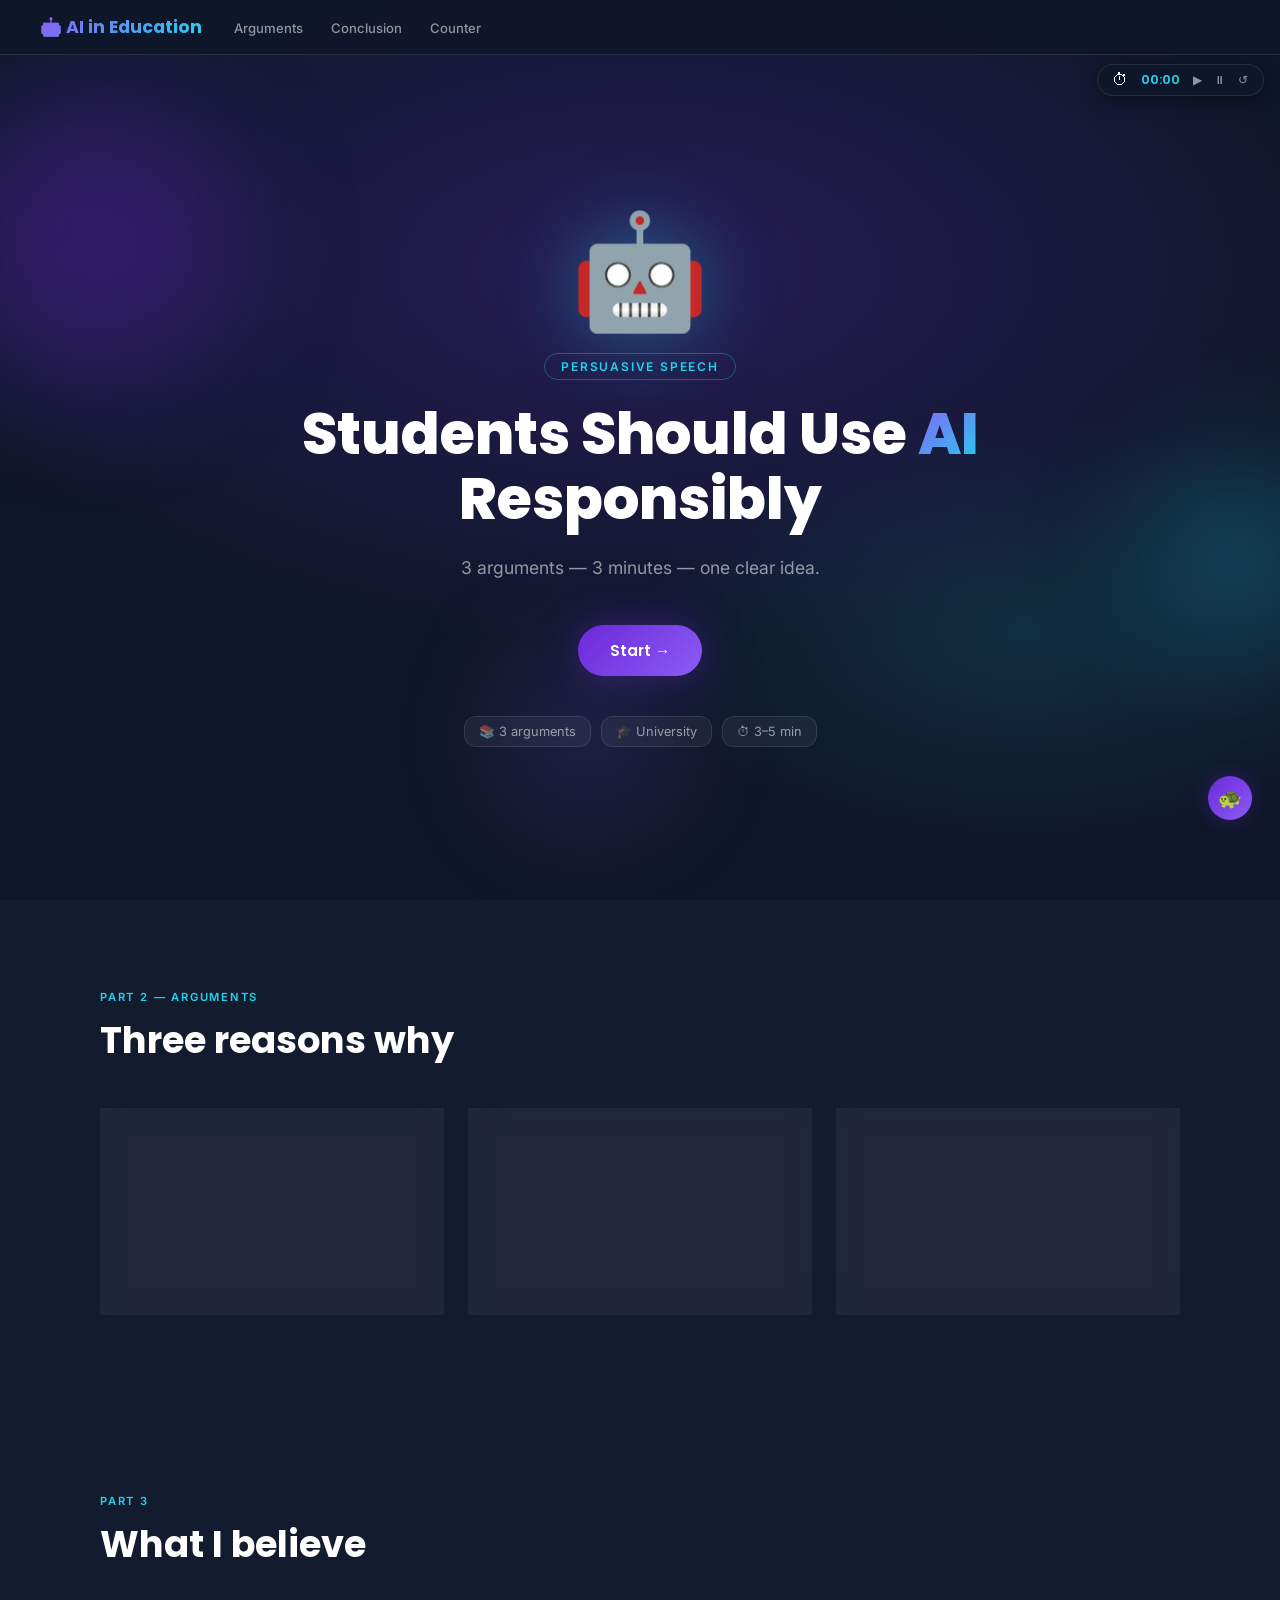
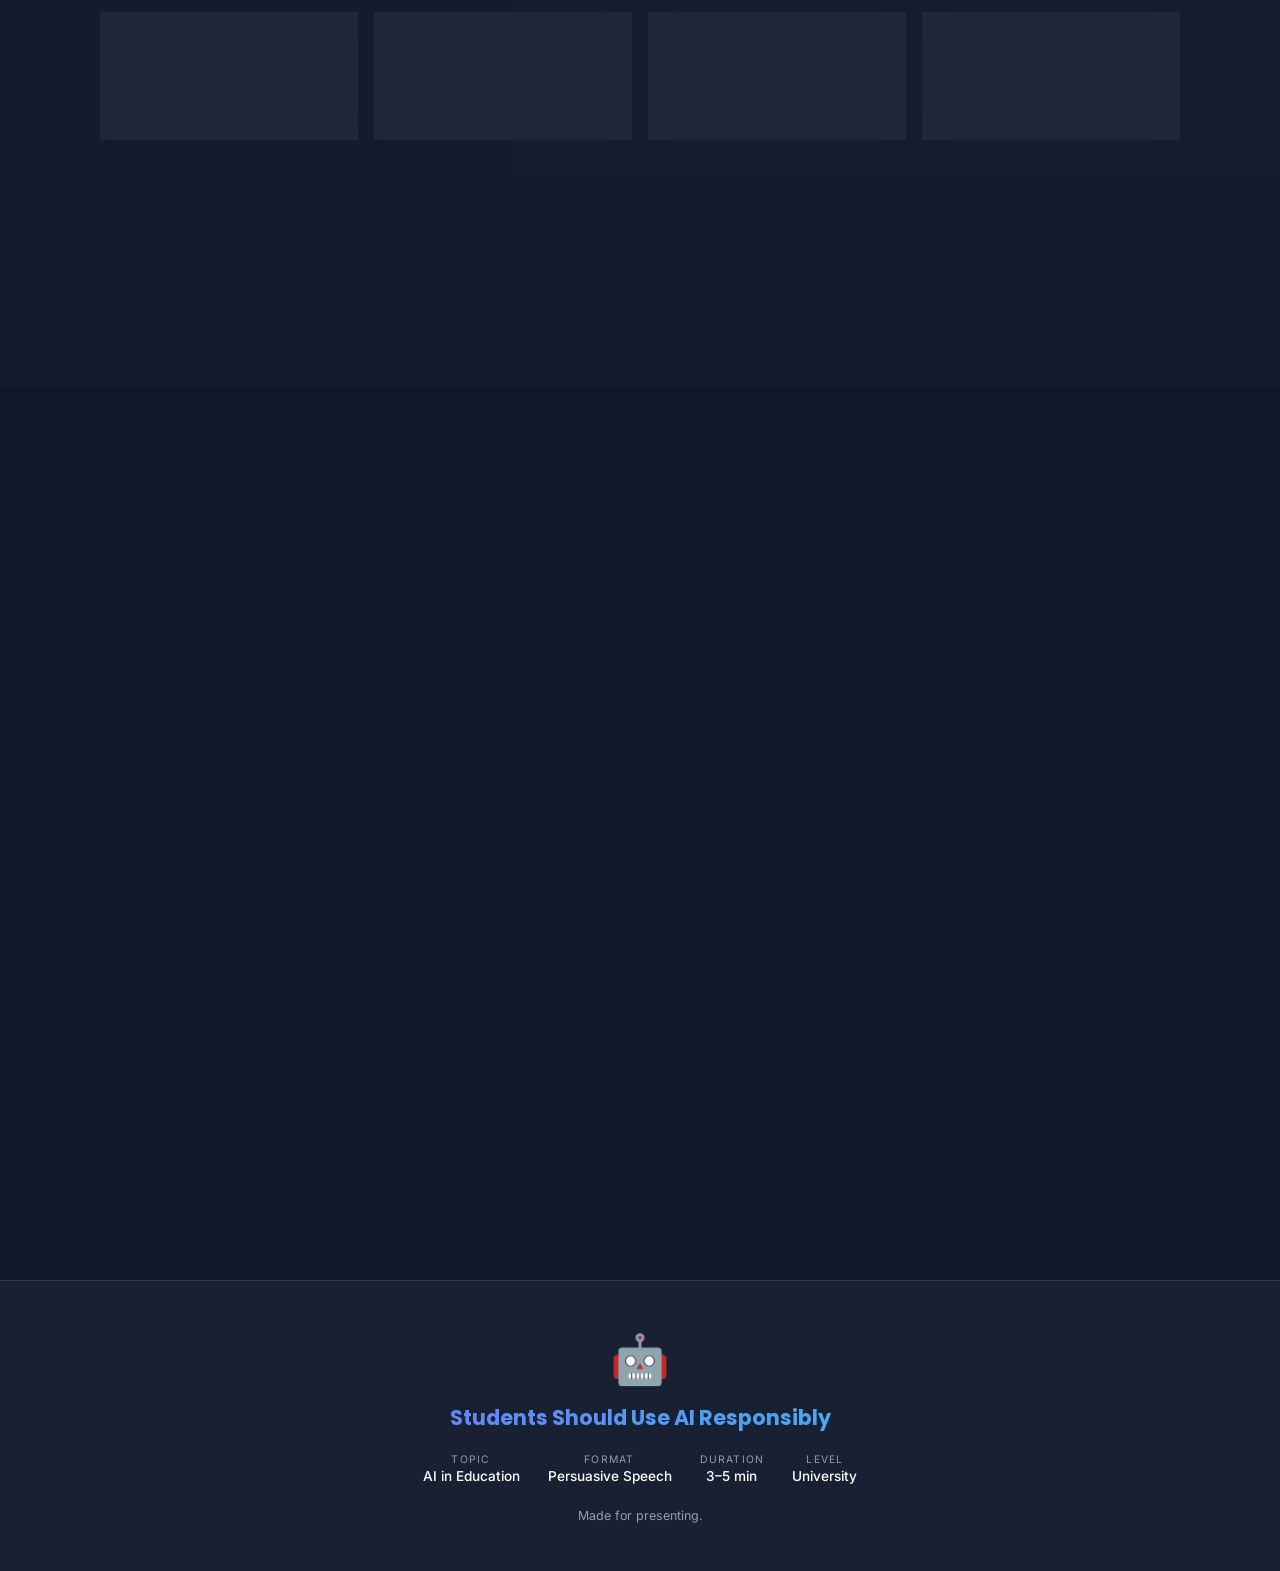
==== index.html @ fe3c8dab "Revert to English, keep Part 3/4 swap" ====
<!DOCTYPE html>
<html lang="en">
<head>
<meta charset="UTF-8">
<meta name="viewport" content="width=device-width, initial-scale=1.0">
<title>AI in Education — Presentation</title>
<link href="https://fonts.googleapis.com/css2?family=Poppins:wght@300;400;500;600;700;800;900&family=Inter:wght@300;400;500;600&display=swap" rel="stylesheet">
<link rel="stylesheet" href="style.css?v=3">
</head>
<body>

<div id="progress"></div>

<!-- Floating timer -->
<div id="timer-box">
  <button id="timer-btn" onclick="toggleTimer()">⏱</button>
  <div id="timer-display">00:00</div>
  <div id="timer-actions">
    <button onclick="startTim()">▶</button>
    <button onclick="pauseTim()">⏸</button>
    <button onclick="resetTim()">↺</button>
  </div>
</div>

<!-- Slow scroll button -->
<button id="scroll-btn" onclick="toggleSlowScroll()" title="Auto-scroll lento">🐢</button>

<nav>
  <span class="nav-logo">🤖 AI in Education</span>
  <ul class="nav-links">
    <li><a href="#args">Arguments</a></li>
    <li><a href="#conclusion">Conclusion</a></li>
    <li><a href="#counter">Counter</a></li>
  </ul>
</nav>

<!-- HERO -->
<section id="hero">
  <div class="hero-bg">
    <div class="orb orb-1"></div>
    <div class="orb orb-2"></div>
    <div class="orb orb-3"></div>
  </div>
  <div class="hero-content">
    <span class="hero-icon">🤖</span>
    <div class="hero-eyebrow">Persuasive Speech</div>
    <h1 class="hero-title">Students Should Use <span>AI</span> Responsibly</h1>
    <p class="hero-sub">3 arguments — 3 minutes — one clear idea.</p>
    <a href="#args" class="btn-primary">Start →</a>
    <div class="hero-chips">
      <div class="chip">📚 3 arguments</div>
      <div class="chip">🎓 University</div>
      <div class="chip">⏱ 3–5 min</div>
    </div>
  </div>
</section>


<!-- ARGUMENTS -->
<section id="args">
  <div class="container">
    <div class="reveal">
      <div class="section-label">Part 2 — Arguments</div>
      <h2 class="section-title">Three reasons why</h2>
    </div>
    <div class="args-grid">
      <div class="arg-card reveal" onclick="toggleArg(this)">
        <div class="arg-top">
          <span class="arg-icon">📚</span>
          <div class="arg-num">Argument 1</div>
          <div class="arg-title">Learn faster</div>
          <p class="arg-body">AI explains hard topics simply. Ask questions without fear. It adapts to your pace.</p>
        </div>
        <div class="arg-evidence">
          <div class="ev-content">
            <p class="ev-text">Many platforms already personalize learning with AI. No one gets left behind.</p>
          </div>
        </div>
      </div>
      <div class="arg-card reveal" onclick="toggleArg(this)">
        <div class="arg-top">
          <span class="arg-icon">💼</span>
          <div class="arg-num">Argument 2</div>
          <div class="arg-title">Career ready</div>
          <p class="arg-body">Every industry uses AI. Learning it now = better jobs later.</p>
        </div>
        <div class="arg-evidence">
          <div class="ev-content">
            <p class="ev-text">Engineering, medicine, business — all need AI skills. More skills = more opportunities.</p>
          </div>
        </div>
      </div>
      <div class="arg-card reveal" onclick="toggleArg(this)">
        <div class="arg-top">
          <span class="arg-icon">💡</span>
          <div class="arg-num">Argument 3</div>
          <div class="arg-title">Boost creativity</div>
          <p class="arg-body">AI amplifies ideas. Brainstorm, organize, write better. You still decide everything.</p>
        </div>
        <div class="arg-evidence">
          <div class="ev-content">
            <p class="ev-text">Teachers support AI for brainstorming. It's a thinking partner, not a shortcut.</p>
          </div>
        </div>
      </div>
    </div>
  </div>
</section>

<!-- CONCLUSION -->
<section id="conclusion">
  <div class="container">
    <div class="reveal">
      <div class="section-label">Part 3</div>
      <h2 class="section-title">What I believe</h2>
    </div>
    <div class="summary-grid">
      <div class="s-card reveal">
        <span class="s-icon">📚</span>
        <p><strong>Learn faster</strong><br>AI adapts to you</p>
      </div>
      <div class="s-card reveal">
        <span class="s-icon">💼</span>
        <p><strong>Career ready</strong><br>Skills for tomorrow</p>
      </div>
      <div class="s-card reveal">
        <span class="s-icon">💡</span>
        <p><strong>Creative boost</strong><br>Amplify your ideas</p>
      </div>
      <div class="s-card reveal">
        <span class="s-icon">⚖️</span>
        <p><strong>Teach, don't ban</strong><br>Ethics over fear</p>
      </div>
    </div>
    <div class="final reveal">
      <p class="quote">"The future belongs to those who know how to work with technology."</p>
      <p class="final-text">Don't fear AI. Learn to use it. Become a better student.</p>
      <p class="thank-you"><strong>Thank you.</strong></p>
    </div>
  </div>
</section>

<!-- COUNTER -->
<section id="counter">
  <div class="container">
    <div class="reveal">
      <div class="section-label">Part 4</div>
      <h2 class="section-title">But what about cheating?</h2>
    </div>
    <div class="counter-grid reveal">
      <div class="c-left">
        <span class="c-badge red">✕ They say</span>
        <div class="c-head">AI causes cheating</div>
        <p class="c-body">Students will just copy answers and stop learning.</p>
      </div>
      <div class="c-vs">VS</div>
      <div class="c-right">
        <span class="c-badge green">✓ I say</span>
        <div class="c-head">It's about how we use it</div>
        <p class="c-body">Like the internet, AI can be used well or badly. <strong>Teach ethics, don't ban.</strong></p>
      </div>
    </div>
    <div class="vote-box reveal">
      <p class="vote-question">What do you think?</p>
      <div class="vote-btns">
        <button class="vote-btn" onclick="vote('agree')">
          <span>👍</span> Agree
          <span class="vote-pct" id="pct-agree">0</span>
        </button>
        <button class="vote-btn" onclick="vote('disagree')">
          <span>👎</span> Disagree
          <span class="vote-pct" id="pct-disagree">0</span>
        </button>
        <button class="vote-btn vote-reset" onclick="resetVotes()">↺ Reset</button>
      </div>
      <div class="vote-chart">
        <div class="hist-wrap">
          <div class="hist-bar-col">
            <div class="hist-val" id="h-val-agree">0</div>
            <div class="hist-pct" id="h-pct-agree">0%</div>
            <div class="hist-track">
              <div class="hist-fill hist-fill-agree" id="bar-agree"></div>
            </div>
            <div class="hist-label">👍 Agree</div>
          </div>
          <div class="hist-bar-col">
            <div class="hist-val" id="h-val-disagree">0</div>
            <div class="hist-pct" id="h-pct-disagree">0%</div>
            <div class="hist-track">
              <div class="hist-fill hist-fill-disagree" id="bar-disagree"></div>
            </div>
            <div class="hist-label">👎 Disagree</div>
          </div>
        </div>
      </div>
      <div class="qr-box">
        <button class="qr-toggle" onclick="toggleQR()">📱 Scan to vote</button>
        <div id="qr-content" class="qr-content">
          <img id="qr-img" src="" alt="QR Code" class="qr-img">
          <p class="qr-url" id="qr-url"></p>
          <p class="qr-hint">Open your phone camera and scan the QR code</p>
        </div>
      </div>
    </div>
  </div>
</section>

<!-- FOOTER -->
<footer>
  <span class="footer-icon">🤖</span>
  <div class="footer-title">Students Should Use AI Responsibly</div>
  <div class="footer-meta">
    <div class="f-item">
      <span class="f-label">Topic</span>
      <span class="f-value">AI in Education</span>
    </div>
    <div class="f-item">
      <span class="f-label">Format</span>
      <span class="f-value">Persuasive Speech</span>
    </div>
    <div class="f-item">
      <span class="f-label">Duration</span>
      <span class="f-value">3–5 min</span>
    </div>
    <div class="f-item">
      <span class="f-label">Level</span>
      <span class="f-value">University</span>
    </div>
  </div>
  <p class="footer-copy">Made for presenting.</p>
</footer>

<button id="back-top" onclick="window.scrollTo({top:0,behavior:'smooth'})">↑</button>

<script src="https://www.gstatic.com/firebasejs/8.10.1/firebase-app.js"></script>
<script src="https://www.gstatic.com/firebasejs/8.10.1/firebase-database.js"></script>
<script src="firebase-config.js"></script>
<script src="script.js?v=3"></script>
</body>
</html>
---- style.css ----
*,*::before,*::after{box-sizing:border-box;margin:0;padding:0}
:root{
  --navy:#0F172A;--navy2:#1E293B;--purple:#6D28D9;--purple-light:#8B5CF6;
  --cyan:#22D3EE;--cyan-light:#67E8F9;--white:#FFF;
  --glass:rgba(255,255,255,0.05);--border:rgba(255,255,255,0.1);--muted:rgba(255,255,255,0.55);
}
html{scroll-behavior:smooth}
body{background:var(--navy);color:var(--white);font-family:'Inter',sans-serif;overflow-x:hidden}

/* Progress */
#progress{position:fixed;top:0;left:0;height:3px;width:0%;background:linear-gradient(90deg,var(--purple),var(--cyan));z-index:1000;transition:width .1s linear;box-shadow:0 0 12px var(--cyan)}

/* Timer floating */
#timer-box{position:fixed;top:64px;right:16px;z-index:999;display:flex;align-items:center;gap:6px;background:rgba(15,23,42,0.9);backdrop-filter:blur(12px);border:1px solid var(--border);border-radius:100px;padding:5px 10px;transition:all .3s;box-shadow:0 4px 20px rgba(0,0,0,0.4)}
#timer-box.closed #timer-display,#timer-box.closed #timer-actions{display:none}
#timer-btn{background:none;border:none;cursor:pointer;font-size:1rem;padding:2px 4px;line-height:1;color:var(--white)}
#timer-display{font-family:'Poppins',sans-serif;font-size:.8rem;font-weight:600;color:var(--cyan);min-width:44px;text-align:center;font-variant-numeric:tabular-nums}
#timer-actions{display:flex;gap:2px}
#timer-actions button{background:none;border:none;color:var(--muted);cursor:pointer;font-size:.72rem;padding:2px 5px;border-radius:4px;transition:all .2s}
#timer-actions button:hover{color:var(--cyan);background:var(--glass)}

/* Slow scroll button */
#scroll-btn{position:fixed;bottom:80px;right:28px;z-index:900;width:44px;height:44px;border-radius:50%;background:linear-gradient(135deg,var(--purple),var(--purple-light));border:none;cursor:pointer;font-size:1.2rem;box-shadow:0 0 20px rgba(109,40,217,0.3);transition:transform .25s,box-shadow .25s,opacity .3s;display:flex;align-items:center;justify-content:center}
#scroll-btn:hover{transform:scale(1.12);box-shadow:0 0 32px rgba(109,40,217,0.5)}
#scroll-btn.active{box-shadow:0 0 32px rgba(34,211,238,0.5);background:linear-gradient(135deg,var(--cyan),var(--purple-light))}

/* Nav */
nav{position:fixed;top:0;left:0;right:0;z-index:998;display:flex;align-items:center;gap:32px;padding:14px 40px;background:rgba(15,23,42,0.85);backdrop-filter:blur(16px);border-bottom:1px solid var(--border)}
.nav-logo{font-family:'Poppins',sans-serif;font-weight:700;font-size:1.1rem;background:linear-gradient(135deg,var(--purple-light),var(--cyan));-webkit-background-clip:text;-webkit-text-fill-color:transparent;background-clip:text;flex-shrink:0}
.nav-links{display:flex;gap:28px;list-style:none;margin-left:0}
.nav-links a{color:var(--muted);text-decoration:none;font-size:.82rem;font-weight:500;transition:color .2s}
.nav-links a:hover{color:var(--cyan)}
@media(max-width:768px){nav{padding:14px 20px;gap:0}.nav-links{display:none}}

/* Hero */
#hero{min-height:100vh;display:flex;align-items:center;justify-content:center;text-align:center;position:relative;overflow:hidden;padding:120px 20px 60px}
.hero-bg{position:absolute;inset:0;background:radial-gradient(ellipse 80% 60% at 50% 30%,rgba(109,40,217,0.25) 0%,transparent 70%),radial-gradient(ellipse 50% 40% at 80% 70%,rgba(34,211,238,0.12) 0%,transparent 60%),var(--navy);animation:pulse 6s ease-in-out infinite alternate}
@keyframes pulse{0%{opacity:1}100%{opacity:.85}}
.orb{position:absolute;border-radius:50%;filter:blur(60px);animation:float 8s ease-in-out infinite alternate}
.orb-1{width:300px;height:300px;background:rgba(109,40,217,0.3);top:10%;left:-5%}
.orb-2{width:200px;height:200px;background:rgba(34,211,238,0.2);top:50%;right:-5%;animation-delay:-3s}
.orb-3{width:150px;height:150px;background:rgba(139,92,246,0.2);bottom:10%;left:40%;animation-delay:-6s}
@keyframes float{0%{transform:translateY(0)scale(1)}100%{transform:translateY(-40px)scale(1.1)}}
.hero-content{position:relative;z-index:2;max-width:780px}
.hero-icon{font-size:7rem;line-height:1;animation:float-icon 4s ease-in-out infinite;display:block;margin-bottom:28px;filter:drop-shadow(0 0 40px rgba(34,211,238,0.4))}
@keyframes float-icon{0%,100%{transform:translateY(0)rotate(-2deg)}50%{transform:translateY(-18px)rotate(2deg)}}
.hero-eyebrow{display:inline-block;font-size:.75rem;font-weight:600;letter-spacing:.15em;text-transform:uppercase;color:var(--cyan);border:1px solid rgba(34,211,238,0.35);border-radius:20px;padding:5px 16px;margin-bottom:22px}
.hero-title{font-family:'Poppins',sans-serif;font-size:clamp(2rem,5vw,3.6rem);font-weight:800;line-height:1.12;margin-bottom:22px}
.hero-title span{background:linear-gradient(135deg,var(--purple-light),var(--cyan));-webkit-background-clip:text;-webkit-text-fill-color:transparent;background-clip:text}
.hero-sub{font-size:1.1rem;color:var(--muted);line-height:1.7;margin-bottom:42px;max-width:580px;margin-inline:auto}
.btn-primary{display:inline-flex;align-items:center;gap:10px;background:linear-gradient(135deg,var(--purple),var(--purple-light));color:white;padding:14px 32px;border-radius:50px;font-family:'Poppins',sans-serif;font-weight:600;font-size:.95rem;text-decoration:none;box-shadow:0 0 40px rgba(109,40,217,0.4);transition:transform .25s,box-shadow .25s}
.btn-primary:hover{transform:translateY(-3px);box-shadow:0 0 60px rgba(109,40,217,0.6)}
.hero-chips{margin-top:40px;display:flex;gap:10px;justify-content:center;flex-wrap:wrap}
.chip{background:var(--glass);border:1px solid var(--border);border-radius:12px;padding:7px 14px;font-size:.8rem;color:var(--muted);display:flex;align-items:center;gap:6px;backdrop-filter:blur(8px)}

/* Sections */
section{padding:90px 20px}
.container{max-width:1080px;margin:0 auto}
.section-label{font-size:.7rem;font-weight:600;letter-spacing:.16em;text-transform:uppercase;color:var(--cyan);margin-bottom:8px}
.section-title{font-family:'Poppins',sans-serif;font-size:clamp(1.5rem,3vw,2.3rem);font-weight:700;margin-bottom:14px}
.section-desc{color:var(--muted);font-size:.95rem;line-height:1.7;max-width:600px}

/* Cards */
.grid-4{display:grid;grid-template-columns:repeat(auto-fit,minmax(190px,1fr));gap:20px;margin-top:40px}
.card{background:var(--glass);border:1px solid var(--border);border-radius:14px;padding:22px 18px;text-align:center;backdrop-filter:blur(12px);transition:transform .3s}
.card:hover{transform:translateY(-4px)}
.card-icon{font-size:2.2rem;margin-bottom:10px;display:block}
.card-label{font-size:.68rem;color:var(--muted);letter-spacing:.1em;text-transform:uppercase;margin-bottom:4px}
.card-value{font-family:'Poppins',sans-serif;font-weight:600;font-size:.95rem}

.glass-card{background:var(--glass);border:1px solid var(--border);border-radius:16px;padding:26px;backdrop-filter:blur(12px);transition:transform .3s,border-color .3s}
.glass-card:hover{transform:translateY(-4px);border-color:rgba(109,40,217,0.4)}
.card-h{display:flex;align-items:center;gap:10px;margin-bottom:10px}
.card-badge{background:linear-gradient(135deg,var(--purple),var(--cyan));border-radius:8px;padding:5px 7px;font-size:1.1rem;line-height:1}
.card-title{font-family:'Poppins',sans-serif;font-weight:600;font-size:.9rem}
.card-body{color:var(--muted);font-size:.85rem;line-height:1.7}
.card-body strong{color:var(--white)}

/* Timeline */
.timeline{margin-top:48px}
.tl-title{font-family:'Poppins',sans-serif;font-weight:600;font-size:1rem;margin-bottom:20px;display:flex;align-items:center;gap:8px}
.tl-list{list-style:none}
.tl-item{display:flex;gap:16px;align-items:flex-start;padding-bottom:20px;position:relative}
.tl-item::before{content:'';position:absolute;left:17px;top:34px;bottom:0;width:2px;background:linear-gradient(180deg,var(--purple),transparent)}
.tl-item:last-child::before{display:none}
.tl-dot{width:34px;height:34px;border-radius:50%;flex-shrink:0;background:linear-gradient(135deg,var(--purple),var(--cyan));display:flex;align-items:center;justify-content:center;font-size:.95rem;box-shadow:0 0 16px rgba(109,40,217,0.35)}
.tl-text{font-size:.88rem;line-height:1.6;padding-top:6px;color:var(--muted)}
.tl-text strong{color:var(--white)}

/* Args (feature #3: click to expand) */
#args{background:rgba(30,41,59,0.3)}
.args-grid{display:grid;grid-template-columns:repeat(auto-fit,minmax(290px,1fr));gap:24px;margin-top:40px}
.arg-card{background:var(--glass);border:1px solid var(--border);border-radius:16px;overflow:hidden;backdrop-filter:blur(12px);transition:transform .3s,box-shadow .3s;cursor:pointer}
.arg-card:hover{transform:translateY(-6px)}
.arg-card.expanded{box-shadow:0 0 30px rgba(109,40,217,0.25)}
.arg-card:nth-child(1):hover,.arg-card:nth-child(1).expanded{border-color:rgba(109,40,217,0.5)}
.arg-card:nth-child(2):hover,.arg-card:nth-child(2).expanded{border-color:rgba(34,211,238,0.5)}
.arg-card:nth-child(3):hover,.arg-card:nth-child(3).expanded{border-color:rgba(245,158,11,0.5)}
.arg-top{padding:24px 22px 18px}
.arg-icon{font-size:2.4rem;margin-bottom:10px;display:block}
.arg-num{font-size:.65rem;font-weight:600;letter-spacing:.14em;text-transform:uppercase;color:var(--purple-light);margin-bottom:6px}
.arg-title{font-family:'Poppins',sans-serif;font-weight:700;font-size:1.1rem;margin-bottom:10px}
.arg-body{color:var(--muted);font-size:.85rem;line-height:1.7}
.arg-evidence{border-top:1px solid var(--border);padding:0 22px;background:rgba(109,40,217,0.06);max-height:0;overflow:hidden;transition:max-height .5s ease,padding .3s ease}
.arg-card.expanded .arg-evidence{max-height:200px;padding:14px 22px}
.ev-text{color:var(--muted);font-size:.82rem;line-height:1.7}
.arg-card:nth-child(1) .arg-top{border-top:3px solid var(--purple)}
.arg-card:nth-child(2) .arg-top{border-top:3px solid var(--cyan)}
.arg-card:nth-child(3) .arg-top{border-top:3px solid #F59E0B}

/* Counter */
.counter-grid{display:grid;grid-template-columns:1fr auto 1fr;gap:24px;align-items:center;margin-top:40px}
@media(max-width:720px){.counter-grid{grid-template-columns:1fr}.c-vs{order:2}.c-right{order:3}}
.c-left,.c-right{border-radius:16px;padding:24px;backdrop-filter:blur(12px)}
.c-left{background:rgba(239,68,68,0.06);border:1px solid rgba(239,68,68,0.2)}
.c-right{background:rgba(34,211,238,0.05);border:1px solid rgba(34,211,238,0.2)}
.c-badge{display:inline-flex;align-items:center;gap:6px;font-size:.7rem;font-weight:600;letter-spacing:.1em;text-transform:uppercase;border-radius:6px;padding:4px 10px;margin-bottom:10px}
.c-badge.red{background:rgba(239,68,68,0.12);color:#F87171}
.c-badge.green{background:rgba(34,211,238,0.12);color:var(--cyan)}
.c-head{font-family:'Poppins',sans-serif;font-weight:700;font-size:1.05rem;margin-bottom:8px}
.c-body{color:var(--muted);font-size:.85rem;line-height:1.7}
.c-vs{width:48px;height:48px;border-radius:50%;background:linear-gradient(135deg,var(--purple),var(--cyan));display:flex;align-items:center;justify-content:center;font-family:'Poppins',sans-serif;font-weight:800;font-size:.9rem;box-shadow:0 0 32px rgba(109,40,217,0.35);flex-shrink:0;margin:auto}

/* Voting box */
.vote-box{text-align:center;margin-top:40px;padding:24px;background:var(--glass);border:1px solid var(--border);border-radius:16px;backdrop-filter:blur(12px)}
.vote-question{font-family:'Poppins',sans-serif;font-size:1rem;font-weight:600;margin-bottom:16px}
.vote-btns{display:flex;gap:16px;justify-content:center;flex-wrap:wrap}
.vote-btn{display:flex;align-items:center;gap:8px;background:rgba(255,255,255,0.06);border:1px solid var(--border);border-radius:12px;padding:10px 22px;color:var(--white);font-family:'Inter',sans-serif;font-size:.85rem;font-weight:500;cursor:pointer;transition:all .25s}
.vote-btn:hover{background:rgba(255,255,255,0.12);border-color:var(--cyan);transform:translateY(-2px)}
.vote-btn.selected{background:rgba(34,211,238,0.12);border-color:var(--cyan);box-shadow:0 0 20px rgba(34,211,238,0.2)}
.vote-pct{font-size:.7rem;font-weight:600;color:var(--cyan);min-width:28px;text-align:right}
.vote-reset{background:rgba(239,68,68,0.08);border-color:rgba(239,68,68,0.2);color:var(--muted);font-size:.78rem}
.vote-reset:hover{background:rgba(239,68,68,0.15);border-color:#F87171;color:#F87171}

/* Vote chart - histogram */
.vote-chart{margin-top:20px;padding-top:12px}
.hist-wrap{display:flex;justify-content:center;align-items:flex-end;gap:32px;min-height:160px}
.hist-bar-col{display:flex;flex-direction:column;align-items:center;gap:4px;flex:1;max-width:140px}
.hist-val{font-family:'Poppins',sans-serif;font-size:1rem;font-weight:700;color:var(--white)}
.hist-pct{font-size:.7rem;font-weight:600;color:var(--muted)}
.hist-track{width:100%;height:100px;background:var(--glass);border-radius:8px 8px 0 0;overflow:hidden;border:1px solid var(--border);position:relative;align-self:stretch}
.hist-fill{position:absolute;bottom:0;left:0;right:0;height:0%;border-radius:6px 6px 0 0;transition:height .5s ease}
.hist-fill-agree{background:linear-gradient(0deg,var(--purple),var(--cyan))}
.hist-fill-disagree{background:linear-gradient(0deg,#F87171,#F59E0B)}
.hist-label{font-size:.8rem;font-weight:500;color:var(--muted);margin-top:6px}

/* QR box */
.qr-box{margin-top:20px;text-align:center}
.qr-toggle{background:none;border:1px solid var(--border);border-radius:12px;padding:10px 20px;color:var(--muted);font-size:.82rem;font-family:inherit;cursor:pointer;transition:all .2s}
.qr-toggle:hover{color:var(--cyan);border-color:var(--cyan)}
.qr-content{display:none;margin-top:16px;flex-direction:column;align-items:center;gap:8px}
.qr-content.open{display:flex}
.qr-img{width:180px;height:180px;border-radius:12px;background:white;padding:8px}
.qr-url{font-size:.72rem;color:var(--muted);word-break:break-all;max-width:260px}
.qr-hint{font-size:.7rem;color:var(--muted);opacity:.6}

/* Conclusion */
#conclusion{background:rgba(30,41,59,0.3)}
.summary-grid{display:grid;grid-template-columns:repeat(auto-fit,minmax(160px,1fr));gap:16px;margin-top:40px;margin-bottom:40px}
.s-card{background:var(--glass);border:1px solid var(--border);border-radius:12px;padding:18px 14px;text-align:center;backdrop-filter:blur(12px);transition:transform .3s}
.s-card:hover{transform:translateY(-3px)}
.s-icon{font-size:2rem;margin-bottom:8px;display:block}
.s-card p{font-size:.82rem;color:var(--muted);line-height:1.6}
.s-card p strong{color:var(--white)}
.final{text-align:center;margin-top:16px}
.quote{font-family:'Poppins',sans-serif;font-size:clamp(1rem,2.2vw,1.5rem);font-weight:700;line-height:1.4;margin-bottom:24px;background:linear-gradient(135deg,var(--white),var(--cyan-light));-webkit-background-clip:text;-webkit-text-fill-color:transparent;background-clip:text}
.final-text{color:var(--muted);font-size:.9rem;line-height:1.7;margin-bottom:12px}
.thank-you{font-size:1.2rem;color:var(--cyan)}

/* Footer */
footer{background:rgba(30,41,59,0.6);border-top:1px solid var(--border);padding:48px 20px;text-align:center}
.footer-icon{font-size:3rem;margin-bottom:14px;display:block}
.footer-title{font-family:'Poppins',sans-serif;font-size:1.3rem;font-weight:700;background:linear-gradient(135deg,var(--purple-light),var(--cyan));-webkit-background-clip:text;-webkit-text-fill-color:transparent;background-clip:text;margin-bottom:20px}
.footer-meta{display:flex;gap:28px;justify-content:center;flex-wrap:wrap;margin-bottom:24px}
.f-item{display:flex;flex-direction:column;gap:2px}
.f-label{font-size:.65rem;text-transform:uppercase;letter-spacing:.12em;color:var(--muted)}
.f-value{font-size:.85rem;font-weight:500;color:var(--white)}
.footer-copy{color:var(--muted);font-size:.78rem}

/* Back to top */
#back-top{position:fixed;bottom:28px;right:28px;z-index:900;width:42px;height:42px;border-radius:50%;background:linear-gradient(135deg,var(--purple),var(--cyan));border:none;cursor:pointer;display:flex;align-items:center;justify-content:center;font-size:1.1rem;box-shadow:0 0 16px rgba(109,40,217,0.35);opacity:0;transition:opacity .3s,transform .3s;transform:translateY(20px)}
#back-top.visible{opacity:1;transform:translateY(0)}
#back-top:hover{transform:translateY(-3px)}

/* Reveal */
.reveal{opacity:0;transform:translateY(30px);transition:opacity .6s ease,transform .6s ease}
.reveal.visible{opacity:1;transform:translateY(0)}
@media(prefers-reduced-motion:reduce){.reveal,.hero-icon,.orb{animation:none;transition:none}}

/* Sections scroll offset */
#overview,#intro,#args,#counter,#conclusion{scroll-margin-top:70px}

/* Mobile */
@media(max-width:768px){
  section{padding:50px 16px}
  #timer-box{top:62px;right:10px}
}
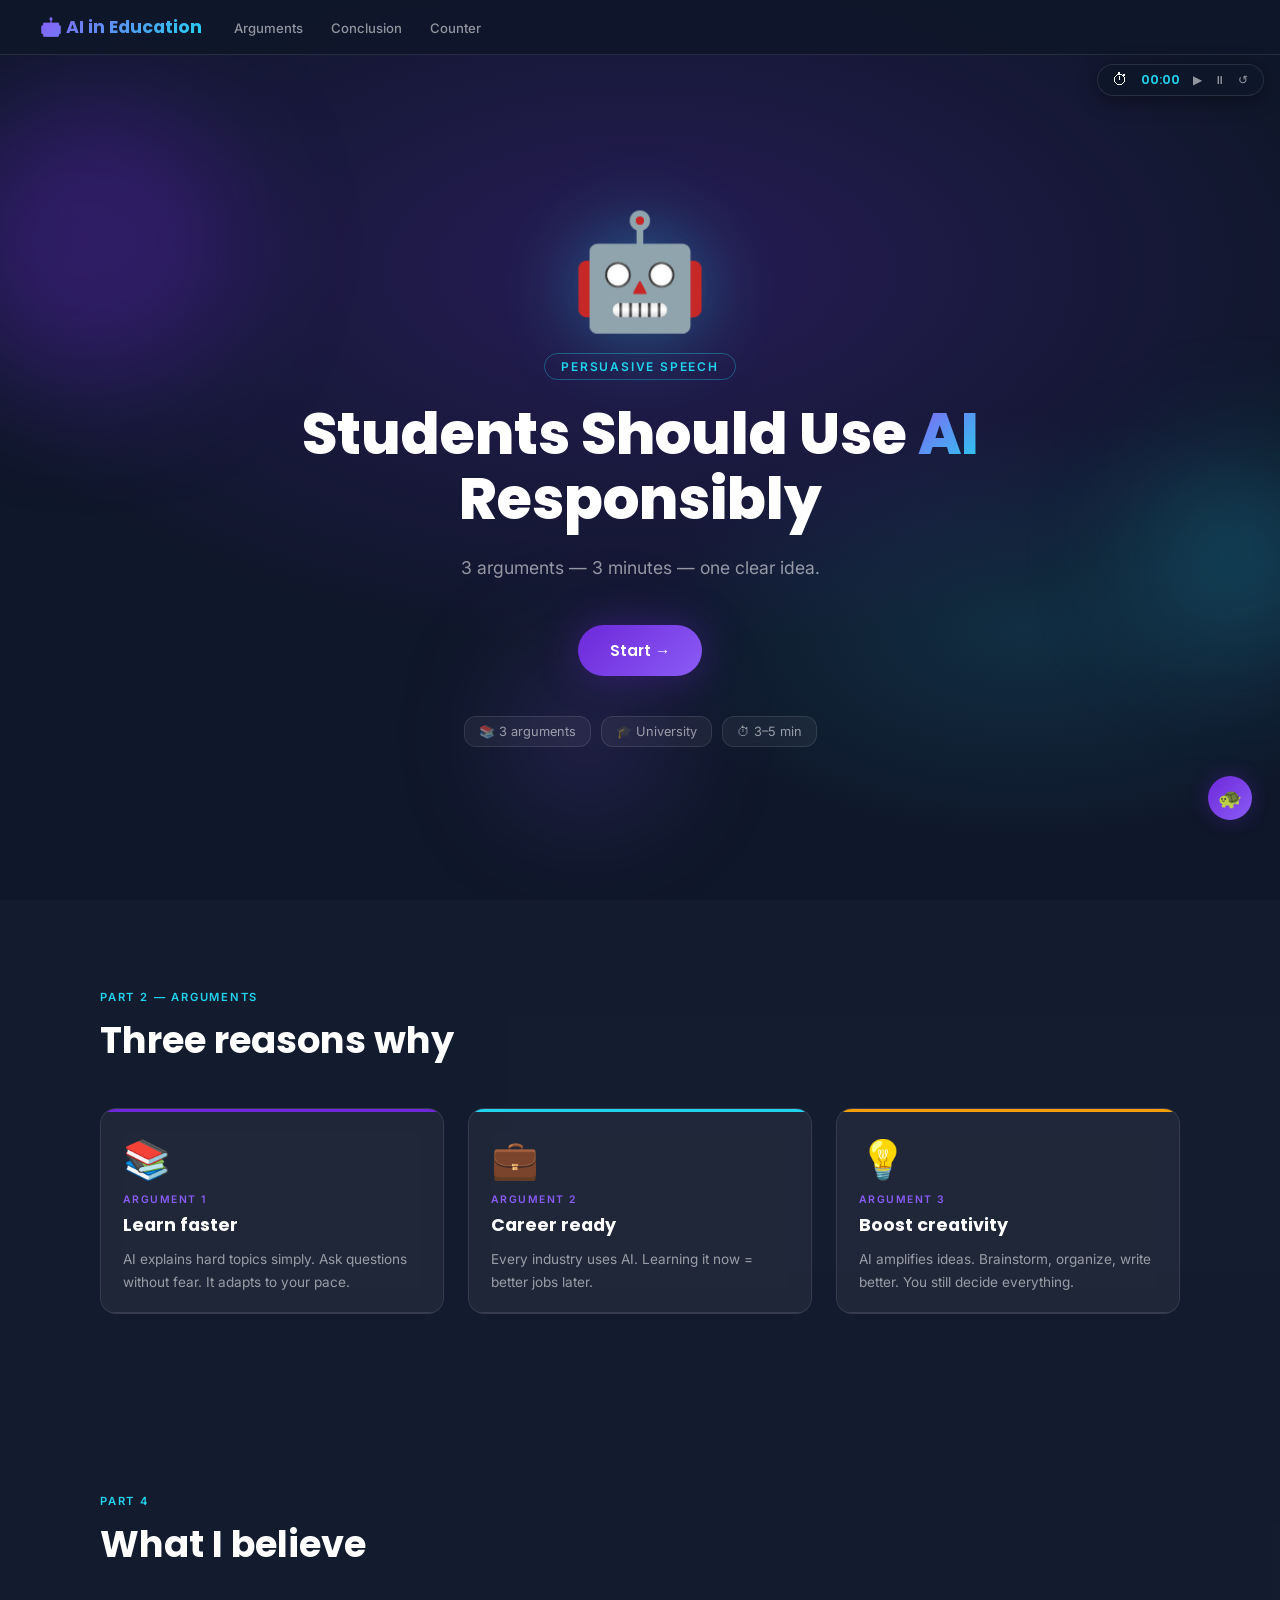
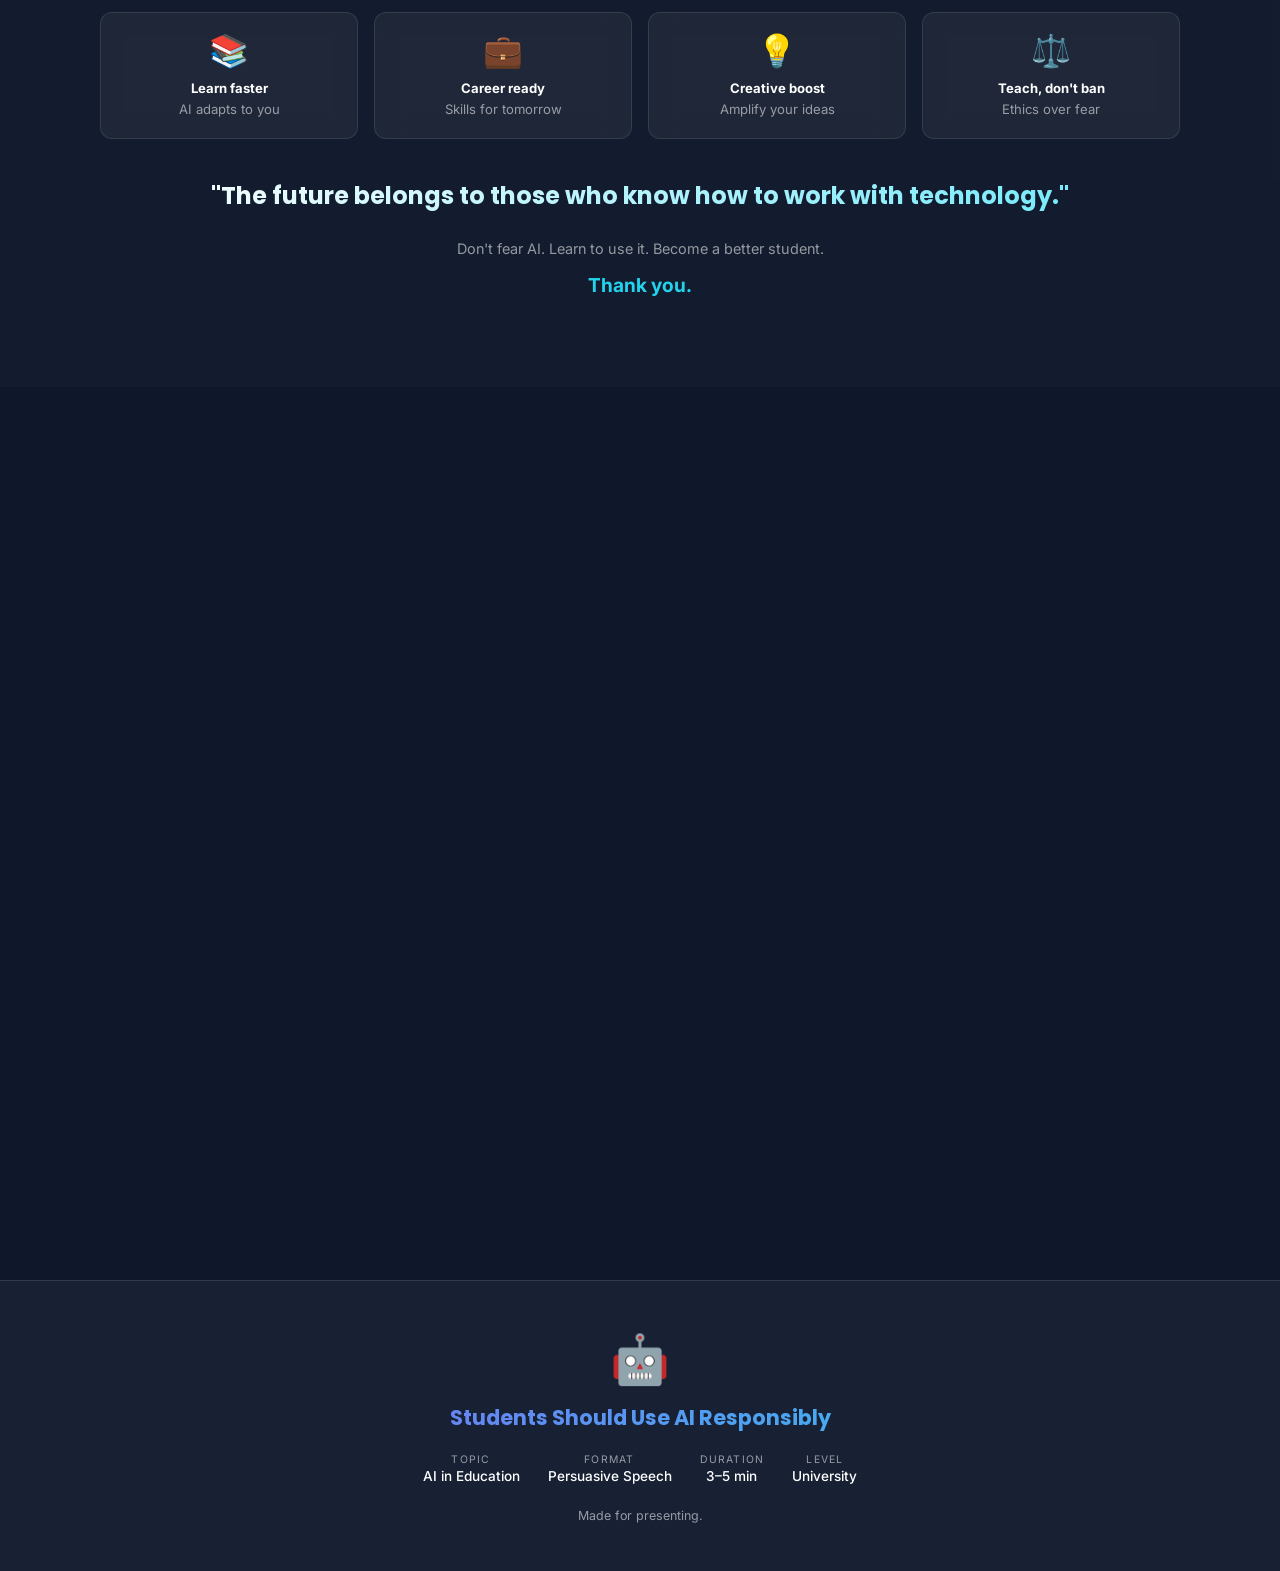
==== commit ebb98c22: "Fix Part numbering: Counter=Part3, Conclusion=Part4" ====
--- a/index.html
+++ b/index.html
@@ -111,7 +111,7 @@
 <section id="conclusion">
   <div class="container">
     <div class="reveal">
-      <div class="section-label">Part 3</div>
+      <div class="section-label">Part 4</div>
       <h2 class="section-title">What I believe</h2>
     </div>
     <div class="summary-grid">
@@ -144,7 +144,7 @@
 <section id="counter">
   <div class="container">
     <div class="reveal">
-      <div class="section-label">Part 4</div>
+      <div class="section-label">Part 3</div>
       <h2 class="section-title">But what about cheating?</h2>
     </div>
     <div class="counter-grid reveal">
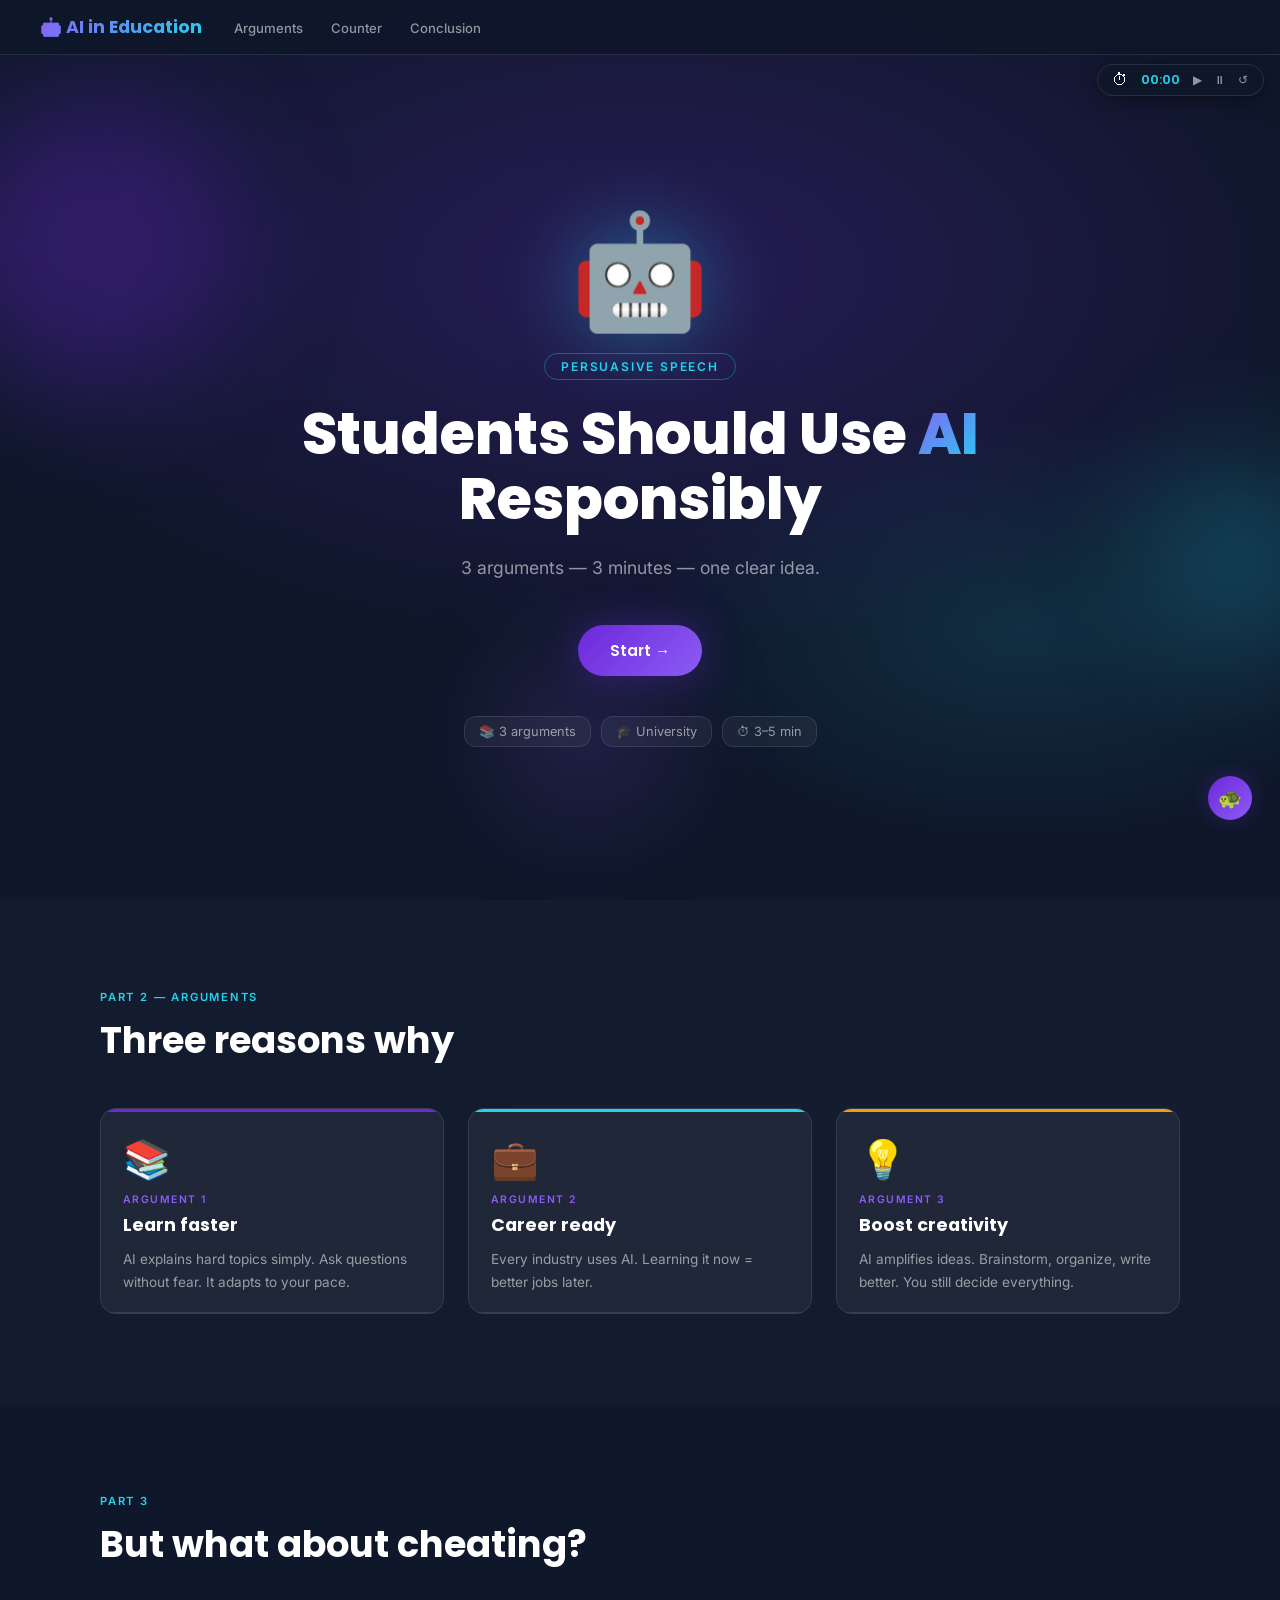
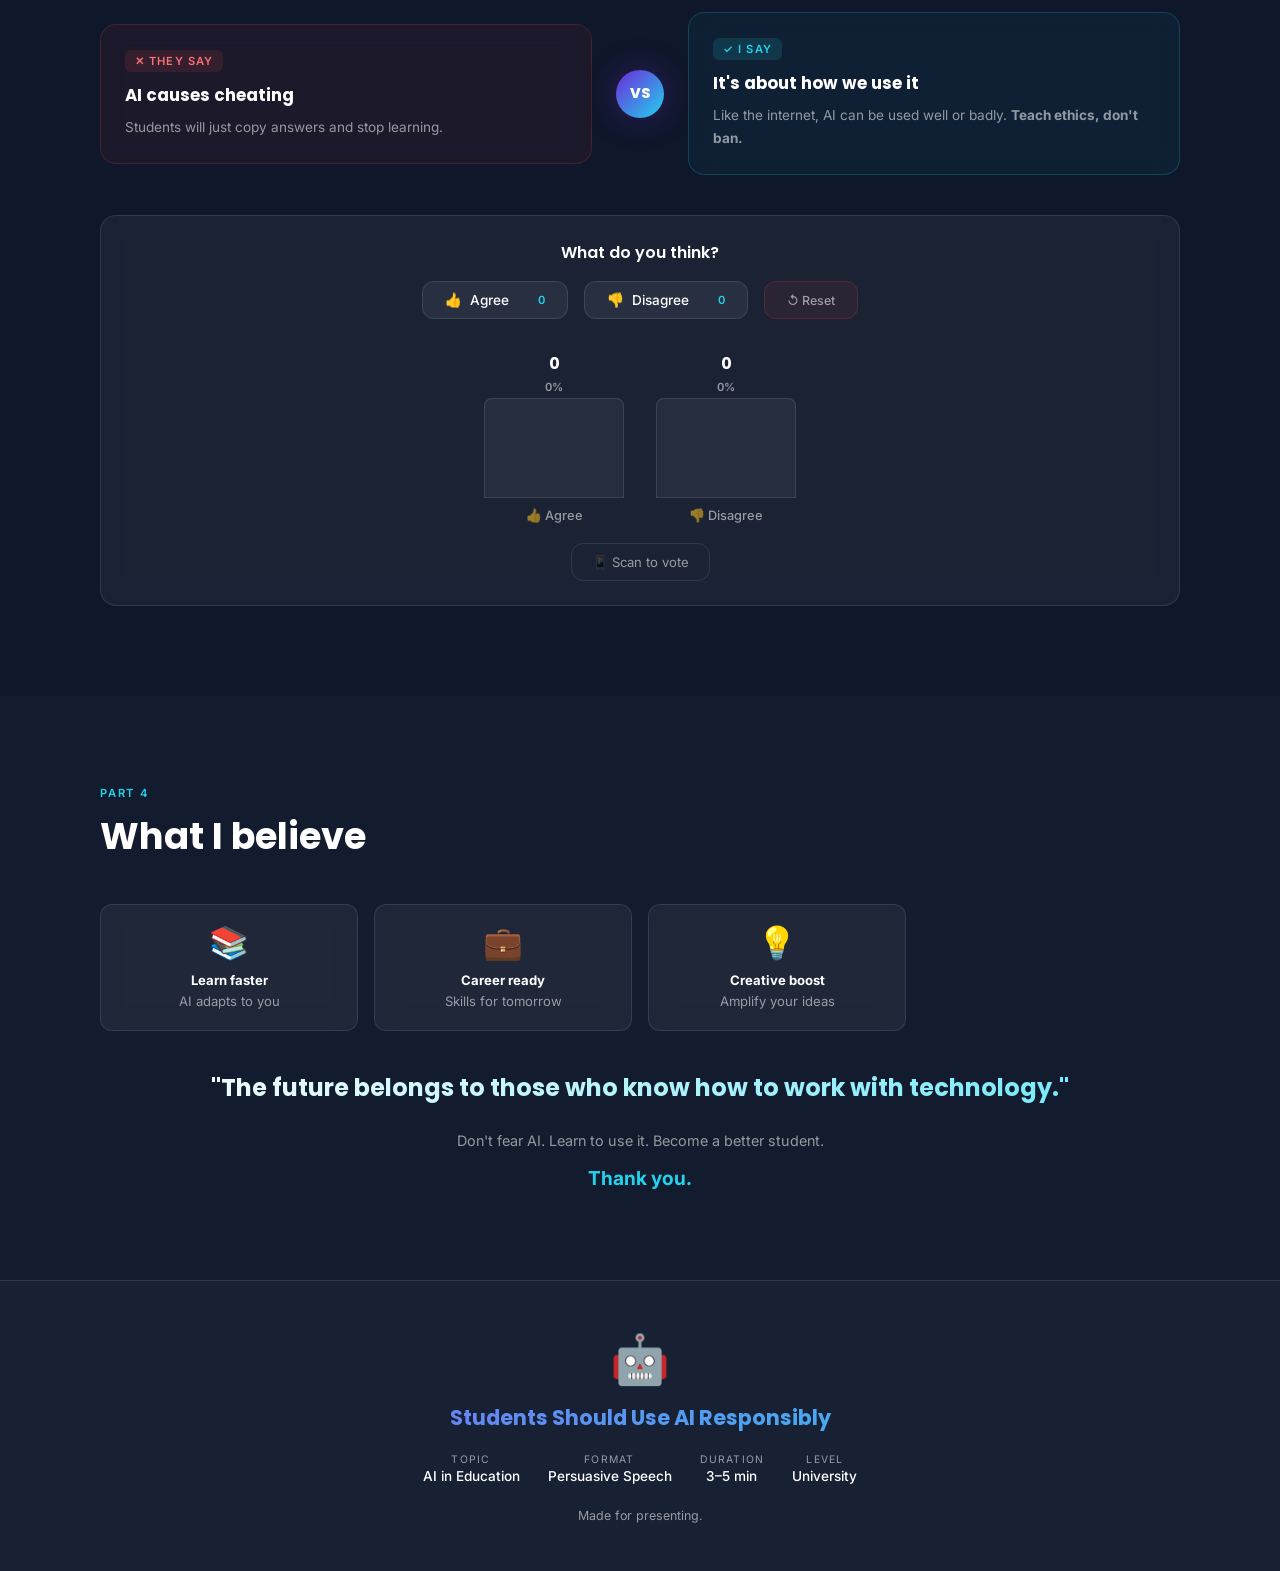
==== commit 96462eb7: "Swap sections: Counter=Part3 first, Conclusion=Part4 second" ====
--- a/index.html
+++ b/index.html
@@ -29,8 +29,8 @@
   <span class="nav-logo">🤖 AI in Education</span>
   <ul class="nav-links">
     <li><a href="#args">Arguments</a></li>
+    <li><a href="#counter">Counter</a></li>
     <li><a href="#conclusion">Conclusion</a></li>
-    <li><a href="#counter">Counter</a></li>
   </ul>
 </nav>
 
@@ -103,39 +103,6 @@
           </div>
         </div>
       </div>
-    </div>
-  </div>
-</section>
-
-<!-- CONCLUSION -->
-<section id="conclusion">
-  <div class="container">
-    <div class="reveal">
-      <div class="section-label">Part 4</div>
-      <h2 class="section-title">What I believe</h2>
-    </div>
-    <div class="summary-grid">
-      <div class="s-card reveal">
-        <span class="s-icon">📚</span>
-        <p><strong>Learn faster</strong><br>AI adapts to you</p>
-      </div>
-      <div class="s-card reveal">
-        <span class="s-icon">💼</span>
-        <p><strong>Career ready</strong><br>Skills for tomorrow</p>
-      </div>
-      <div class="s-card reveal">
-        <span class="s-icon">💡</span>
-        <p><strong>Creative boost</strong><br>Amplify your ideas</p>
-      </div>
-      <div class="s-card reveal">
-        <span class="s-icon">⚖️</span>
-        <p><strong>Teach, don't ban</strong><br>Ethics over fear</p>
-      </div>
-    </div>
-    <div class="final reveal">
-      <p class="quote">"The future belongs to those who know how to work with technology."</p>
-      <p class="final-text">Don't fear AI. Learn to use it. Become a better student.</p>
-      <p class="thank-you"><strong>Thank you.</strong></p>
     </div>
   </div>
 </section>
@@ -205,6 +172,39 @@
   </div>
 </section>
 
+<!-- CONCLUSION -->
+<section id="conclusion">
+  <div class="container">
+    <div class="reveal">
+      <div class="section-label">Part 4</div>
+      <h2 class="section-title">What I believe</h2>
+    </div>
+    <div class="summary-grid">
+      <div class="s-card reveal">
+        <span class="s-icon">📚</span>
+        <p><strong>Learn faster</strong><br>AI adapts to you</p>
+      </div>
+      <div class="s-card reveal">
+        <span class="s-icon">💼</span>
+        <p><strong>Career ready</strong><br>Skills for tomorrow</p>
+      </div>
+      <div class="s-card reveal">
+        <span class="s-icon">💡</span>
+        <p><strong>Creative boost</strong><br>Amplify your ideas</p>
+      </div>
+      <div class="s-card reveal">
+        <span class="s-icon">⚖️</span>
+        <p><strong>Teach, don't ban</strong><br>Ethics over fear</p>
+      </div>
+    </div>
+    <div class="final reveal">
+      <p class="quote">"The future belongs to those who know how to work with technology."</p>
+      <p class="final-text">Don't fear AI. Learn to use it. Become a better student.</p>
+      <p class="thank-you"><strong>Thank you.</strong></p>
+    </div>
+  </div>
+</section>
+
 <!-- FOOTER -->
 <footer>
   <span class="footer-icon">🤖</span>
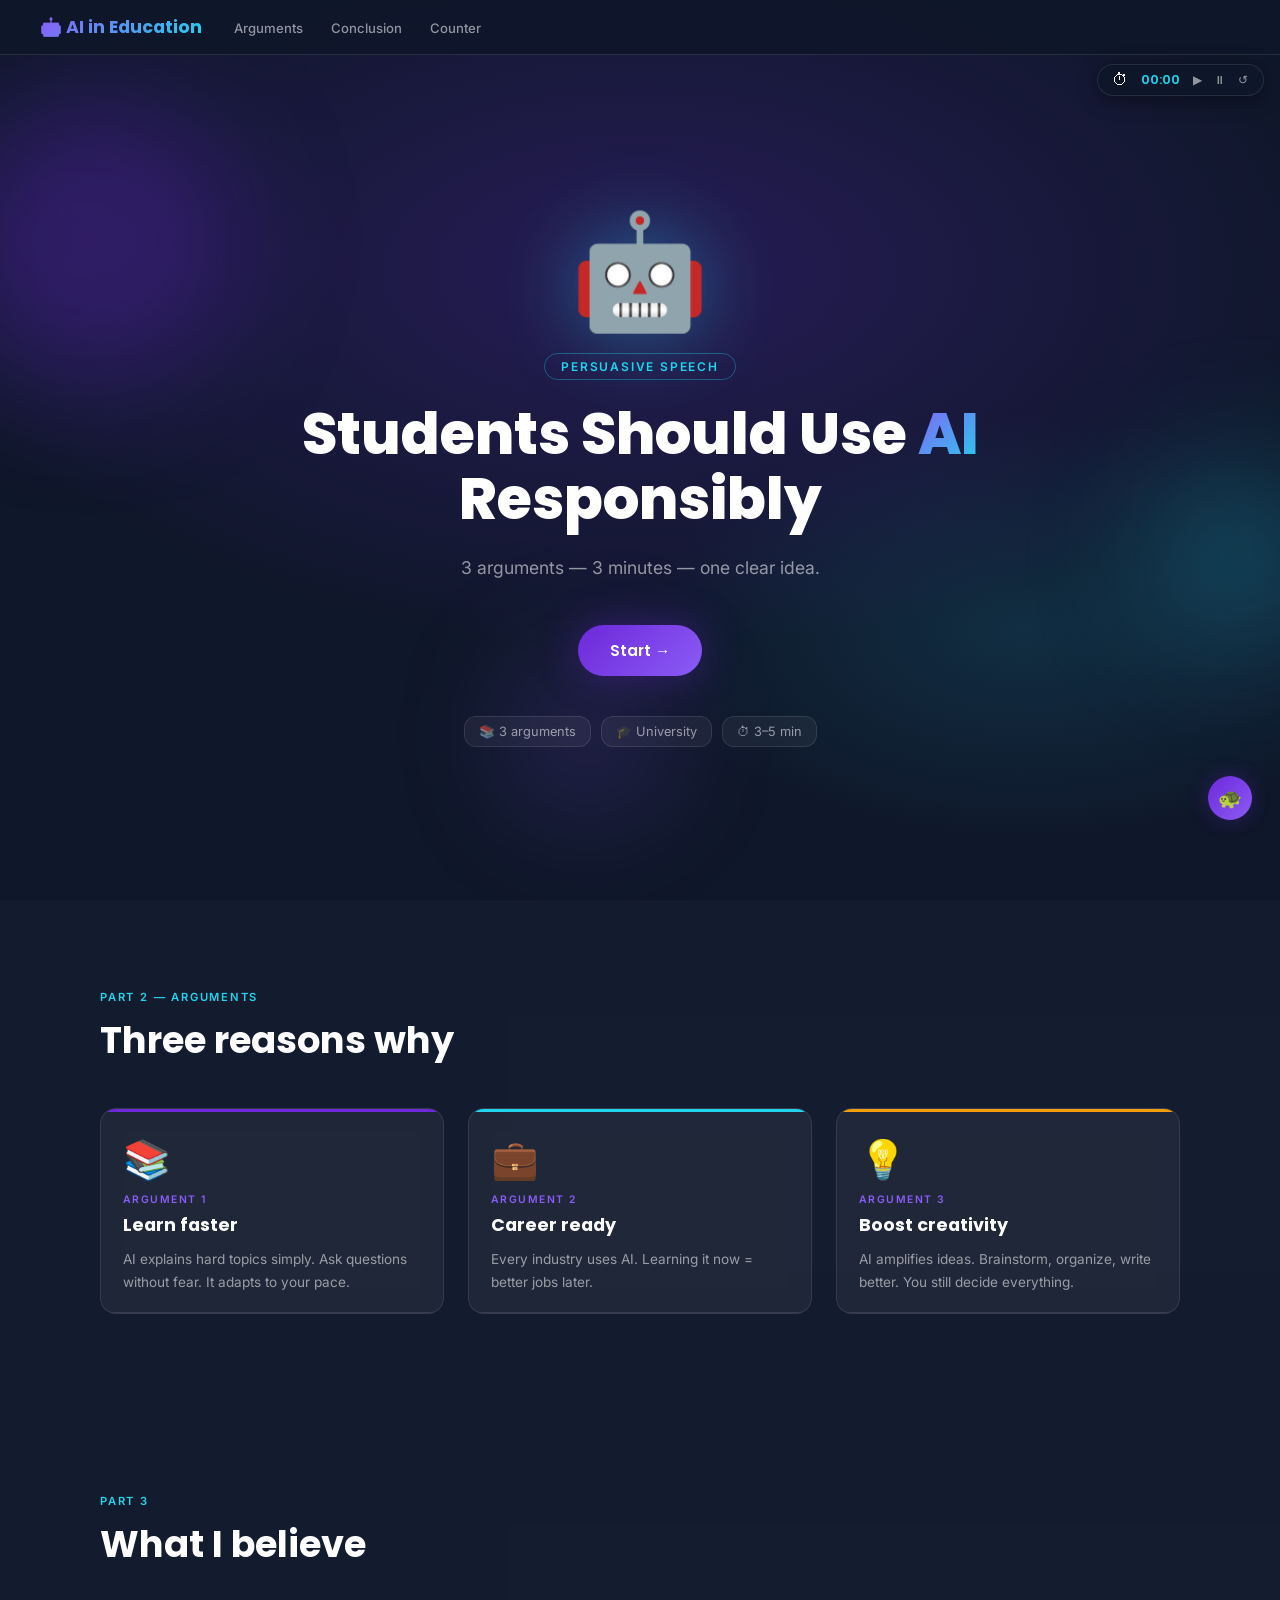
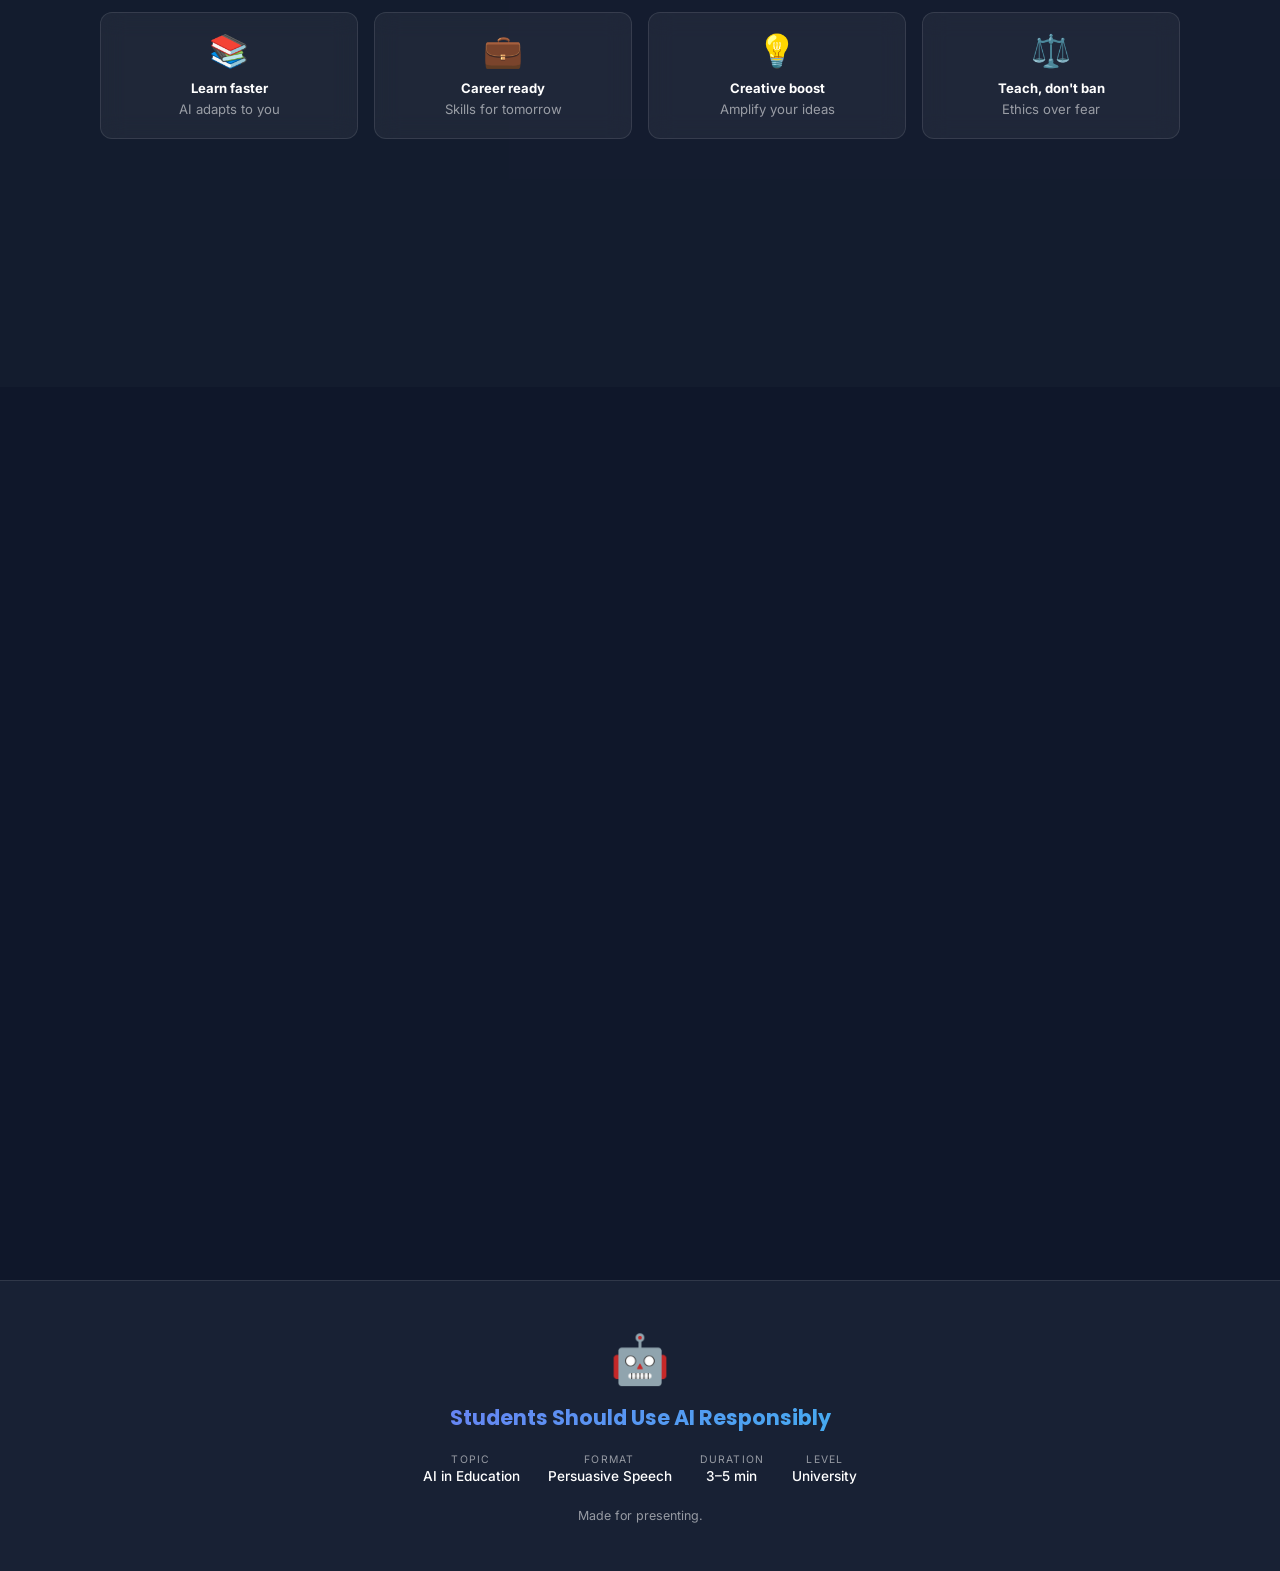
==== commit 9a3ca428: "Conclusion=Part3 first, Counter=Part4 second" ====
--- a/index.html
+++ b/index.html
@@ -29,8 +29,8 @@
   <span class="nav-logo">🤖 AI in Education</span>
   <ul class="nav-links">
     <li><a href="#args">Arguments</a></li>
+    <li><a href="#conclusion">Conclusion</a></li>
     <li><a href="#counter">Counter</a></li>
-    <li><a href="#conclusion">Conclusion</a></li>
   </ul>
 </nav>
 
@@ -107,11 +107,44 @@
   </div>
 </section>
 
+<!-- CONCLUSION -->
+<section id="conclusion">
+  <div class="container">
+    <div class="reveal">
+      <div class="section-label">Part 3</div>
+      <h2 class="section-title">What I believe</h2>
+    </div>
+    <div class="summary-grid">
+      <div class="s-card reveal">
+        <span class="s-icon">📚</span>
+        <p><strong>Learn faster</strong><br>AI adapts to you</p>
+      </div>
+      <div class="s-card reveal">
+        <span class="s-icon">💼</span>
+        <p><strong>Career ready</strong><br>Skills for tomorrow</p>
+      </div>
+      <div class="s-card reveal">
+        <span class="s-icon">💡</span>
+        <p><strong>Creative boost</strong><br>Amplify your ideas</p>
+      </div>
+      <div class="s-card reveal">
+        <span class="s-icon">⚖️</span>
+        <p><strong>Teach, don't ban</strong><br>Ethics over fear</p>
+      </div>
+    </div>
+    <div class="final reveal">
+      <p class="quote">"The future belongs to those who know how to work with technology."</p>
+      <p class="final-text">Don't fear AI. Learn to use it. Become a better student.</p>
+      <p class="thank-you"><strong>Thank you.</strong></p>
+    </div>
+  </div>
+</section>
+
 <!-- COUNTER -->
 <section id="counter">
   <div class="container">
     <div class="reveal">
-      <div class="section-label">Part 3</div>
+      <div class="section-label">Part 4</div>
       <h2 class="section-title">But what about cheating?</h2>
     </div>
     <div class="counter-grid reveal">
@@ -172,39 +205,6 @@
   </div>
 </section>
 
-<!-- CONCLUSION -->
-<section id="conclusion">
-  <div class="container">
-    <div class="reveal">
-      <div class="section-label">Part 4</div>
-      <h2 class="section-title">What I believe</h2>
-    </div>
-    <div class="summary-grid">
-      <div class="s-card reveal">
-        <span class="s-icon">📚</span>
-        <p><strong>Learn faster</strong><br>AI adapts to you</p>
-      </div>
-      <div class="s-card reveal">
-        <span class="s-icon">💼</span>
-        <p><strong>Career ready</strong><br>Skills for tomorrow</p>
-      </div>
-      <div class="s-card reveal">
-        <span class="s-icon">💡</span>
-        <p><strong>Creative boost</strong><br>Amplify your ideas</p>
-      </div>
-      <div class="s-card reveal">
-        <span class="s-icon">⚖️</span>
-        <p><strong>Teach, don't ban</strong><br>Ethics over fear</p>
-      </div>
-    </div>
-    <div class="final reveal">
-      <p class="quote">"The future belongs to those who know how to work with technology."</p>
-      <p class="final-text">Don't fear AI. Learn to use it. Become a better student.</p>
-      <p class="thank-you"><strong>Thank you.</strong></p>
-    </div>
-  </div>
-</section>
-
 <!-- FOOTER -->
 <footer>
   <span class="footer-icon">🤖</span>
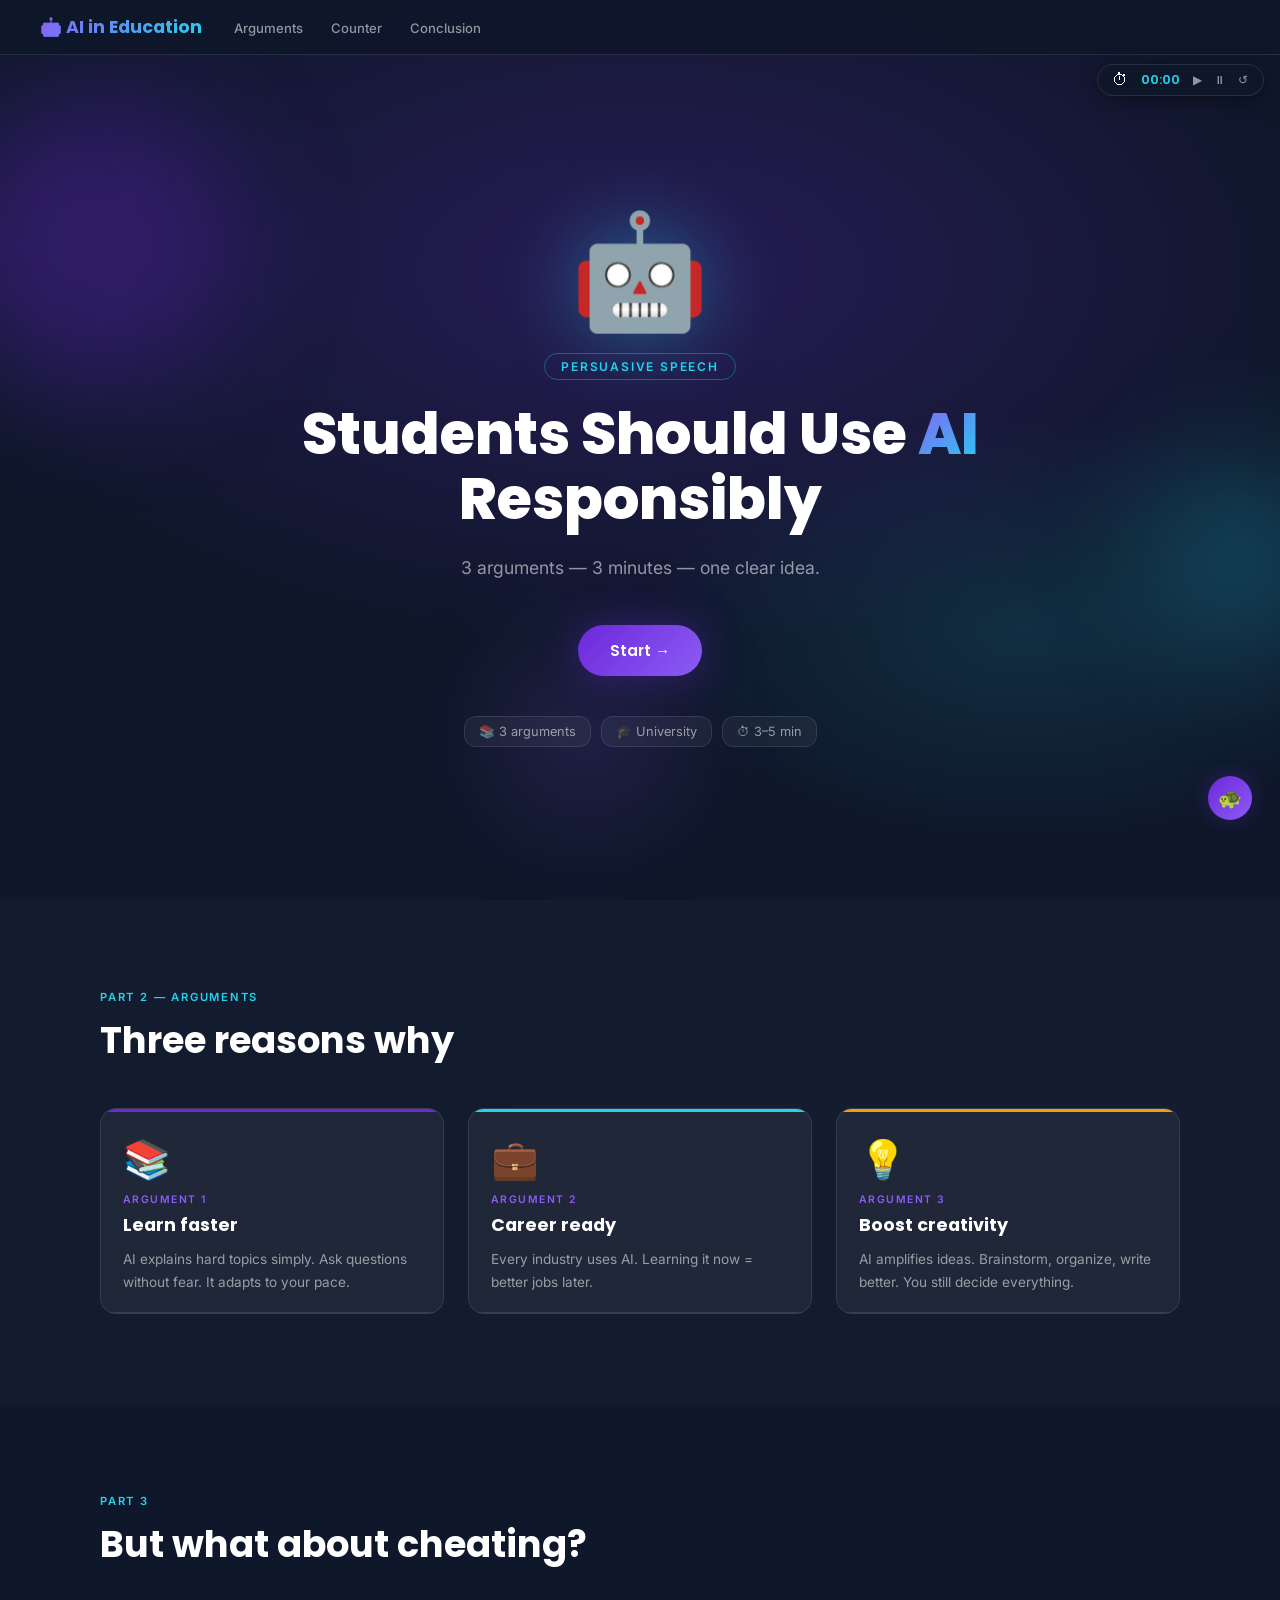
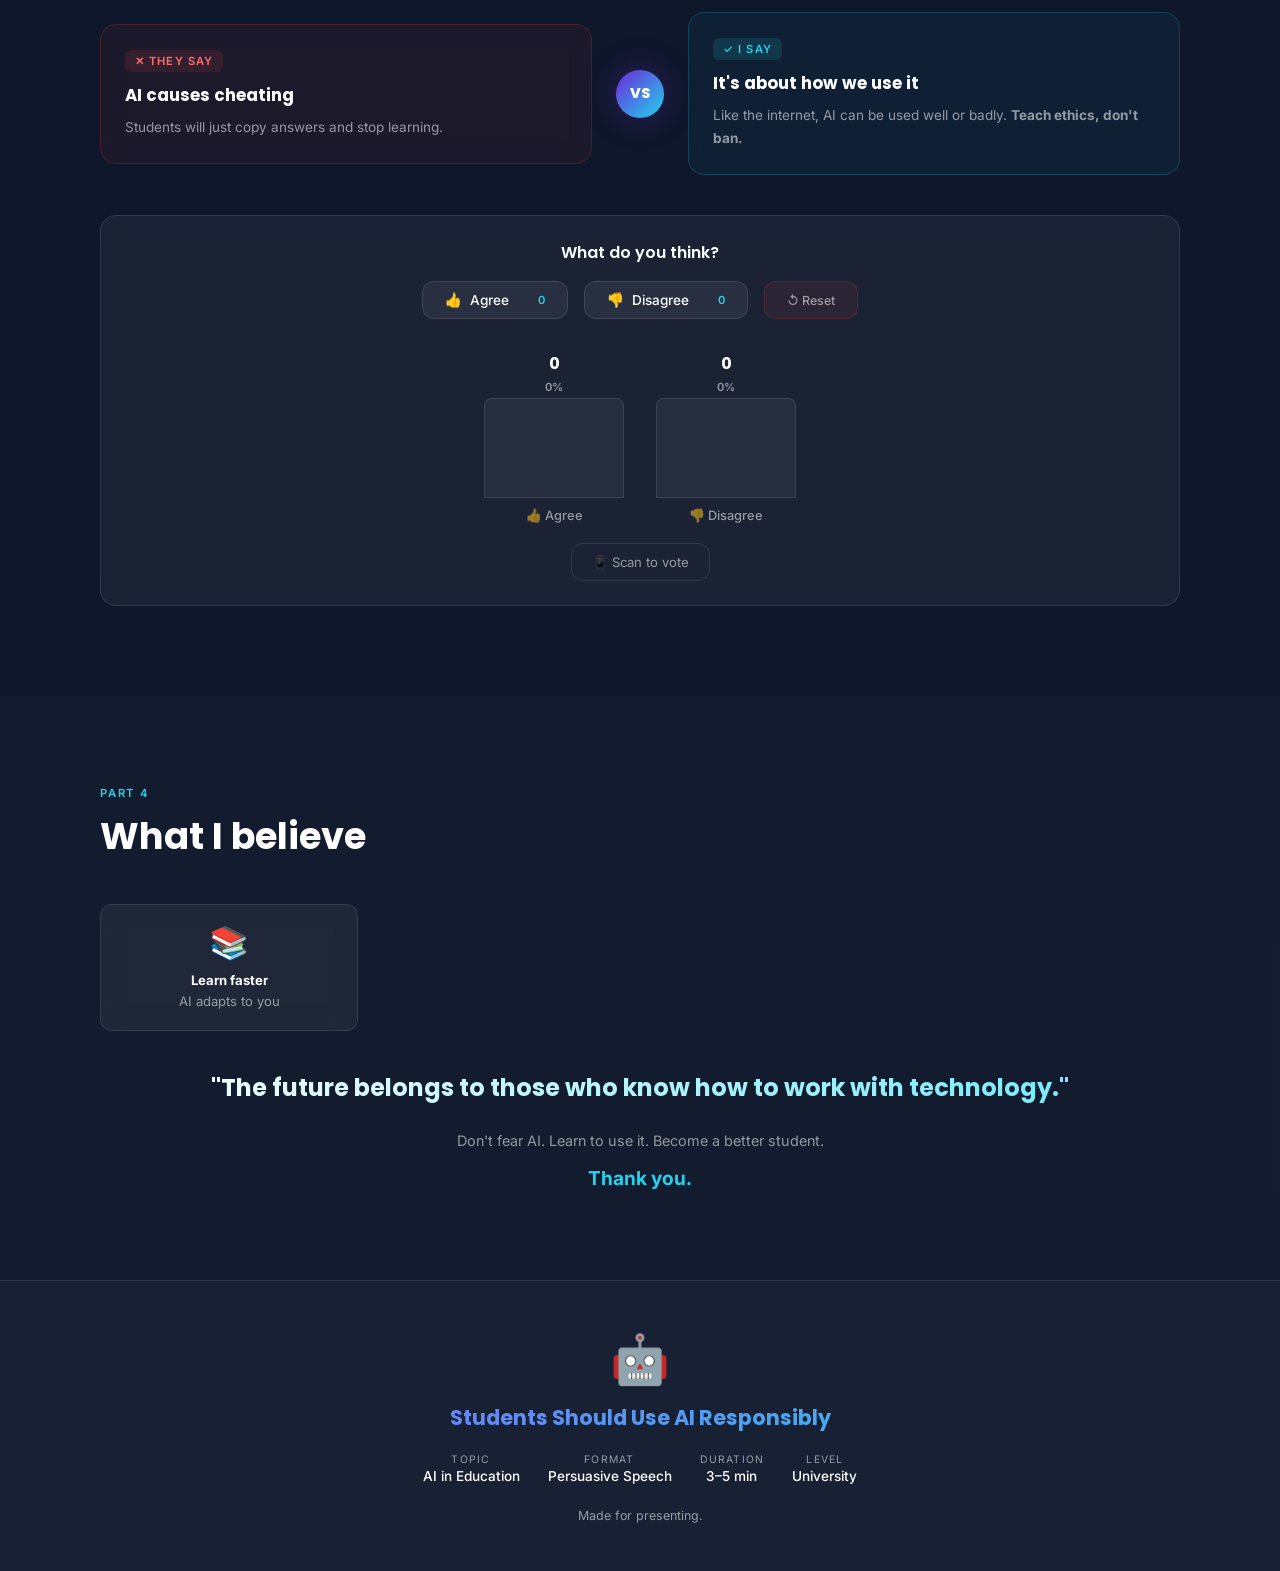
==== commit 8941d123: "Swap: Counter=Part3 first, Conclusion=Part4 second" ====
--- a/index.html
+++ b/index.html
@@ -29,8 +29,8 @@
   <span class="nav-logo">🤖 AI in Education</span>
   <ul class="nav-links">
     <li><a href="#args">Arguments</a></li>
+    <li><a href="#counter">Counter</a></li>
     <li><a href="#conclusion">Conclusion</a></li>
-    <li><a href="#counter">Counter</a></li>
   </ul>
 </nav>
 
@@ -107,44 +107,11 @@
   </div>
 </section>
 
-<!-- CONCLUSION -->
-<section id="conclusion">
-  <div class="container">
-    <div class="reveal">
-      <div class="section-label">Part 3</div>
-      <h2 class="section-title">What I believe</h2>
-    </div>
-    <div class="summary-grid">
-      <div class="s-card reveal">
-        <span class="s-icon">📚</span>
-        <p><strong>Learn faster</strong><br>AI adapts to you</p>
-      </div>
-      <div class="s-card reveal">
-        <span class="s-icon">💼</span>
-        <p><strong>Career ready</strong><br>Skills for tomorrow</p>
-      </div>
-      <div class="s-card reveal">
-        <span class="s-icon">💡</span>
-        <p><strong>Creative boost</strong><br>Amplify your ideas</p>
-      </div>
-      <div class="s-card reveal">
-        <span class="s-icon">⚖️</span>
-        <p><strong>Teach, don't ban</strong><br>Ethics over fear</p>
-      </div>
-    </div>
-    <div class="final reveal">
-      <p class="quote">"The future belongs to those who know how to work with technology."</p>
-      <p class="final-text">Don't fear AI. Learn to use it. Become a better student.</p>
-      <p class="thank-you"><strong>Thank you.</strong></p>
-    </div>
-  </div>
-</section>
-
 <!-- COUNTER -->
 <section id="counter">
   <div class="container">
     <div class="reveal">
-      <div class="section-label">Part 4</div>
+      <div class="section-label">Part 3</div>
       <h2 class="section-title">But what about cheating?</h2>
     </div>
     <div class="counter-grid reveal">
@@ -205,6 +172,39 @@
   </div>
 </section>
 
+<!-- CONCLUSION -->
+<section id="conclusion">
+  <div class="container">
+    <div class="reveal">
+      <div class="section-label">Part 4</div>
+      <h2 class="section-title">What I believe</h2>
+    </div>
+    <div class="summary-grid">
+      <div class="s-card reveal">
+        <span class="s-icon">📚</span>
+        <p><strong>Learn faster</strong><br>AI adapts to you</p>
+      </div>
+      <div class="s-card reveal">
+        <span class="s-icon">💼</span>
+        <p><strong>Career ready</strong><br>Skills for tomorrow</p>
+      </div>
+      <div class="s-card reveal">
+        <span class="s-icon">💡</span>
+        <p><strong>Creative boost</strong><br>Amplify your ideas</p>
+      </div>
+      <div class="s-card reveal">
+        <span class="s-icon">⚖️</span>
+        <p><strong>Teach, don't ban</strong><br>Ethics over fear</p>
+      </div>
+    </div>
+    <div class="final reveal">
+      <p class="quote">"The future belongs to those who know how to work with technology."</p>
+      <p class="final-text">Don't fear AI. Learn to use it. Become a better student.</p>
+      <p class="thank-you"><strong>Thank you.</strong></p>
+    </div>
+  </div>
+</section>
+
 <!-- FOOTER -->
 <footer>
   <span class="footer-icon">🤖</span>
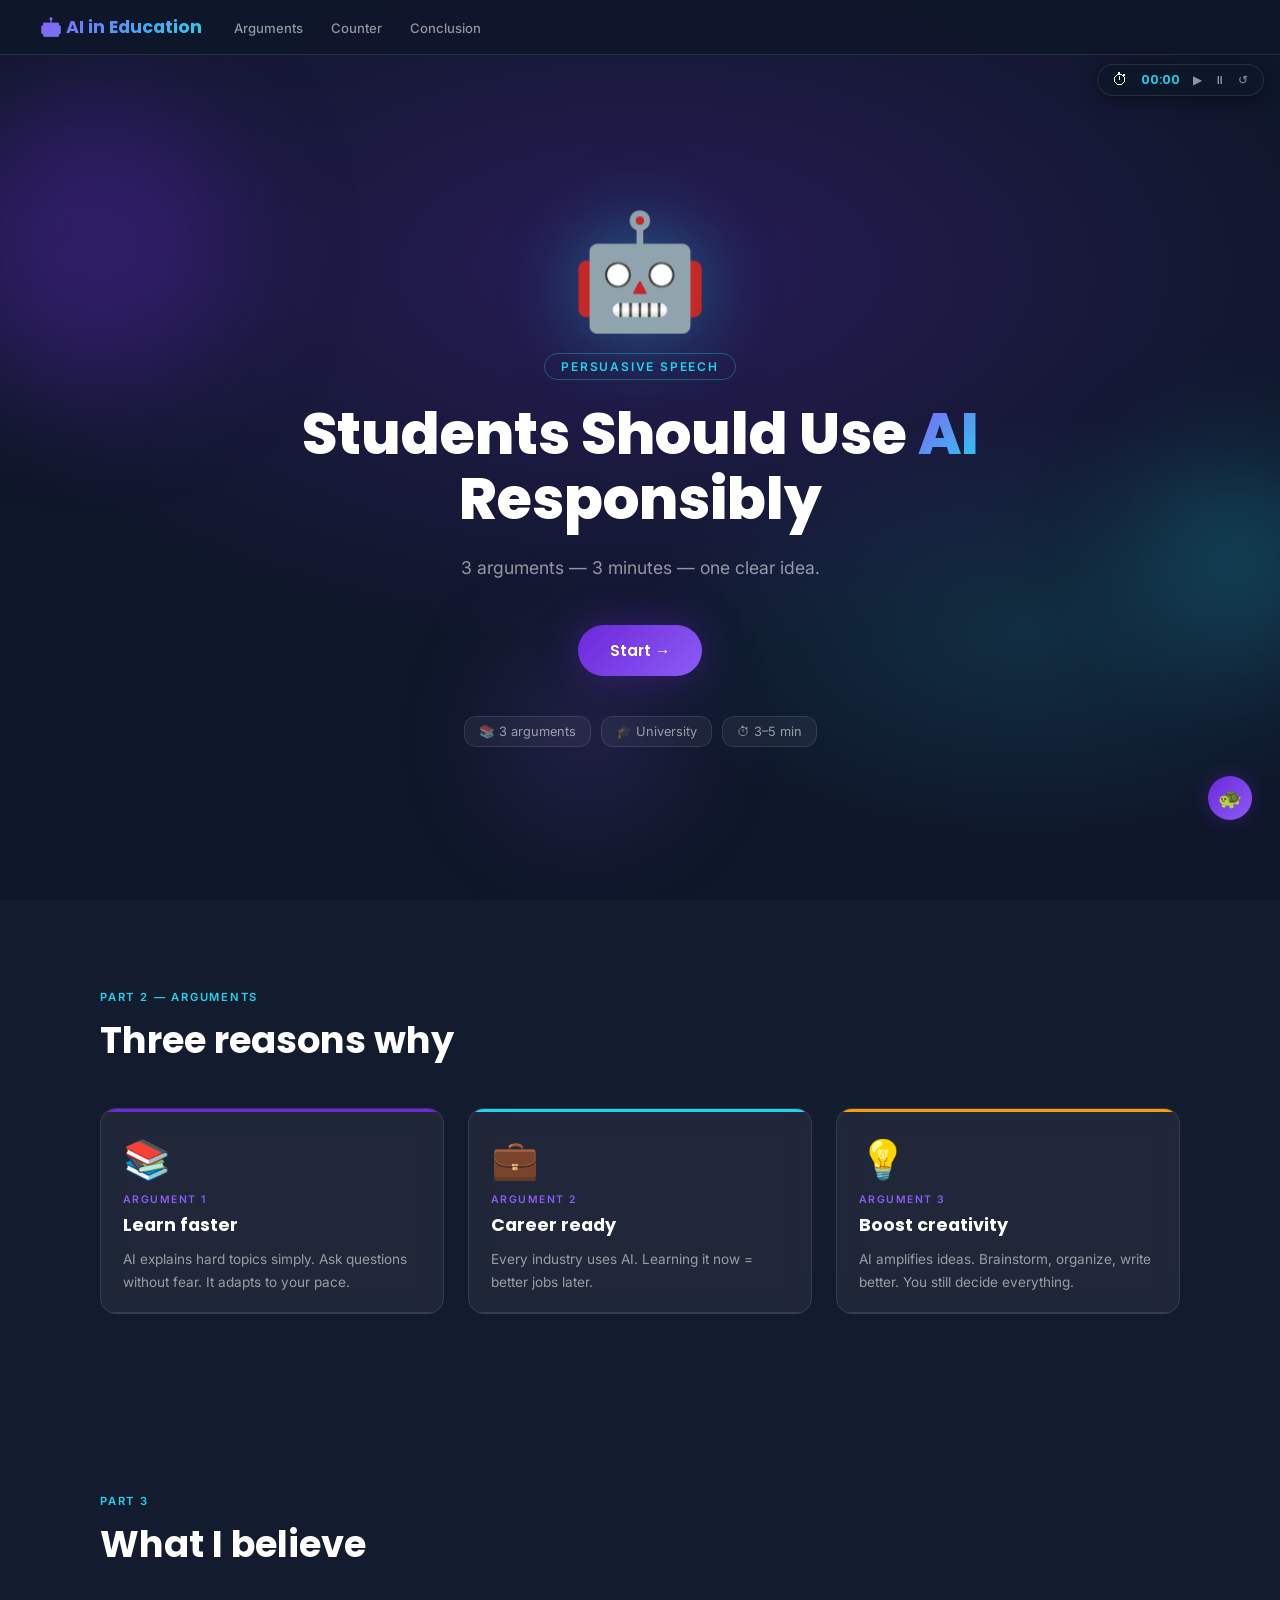
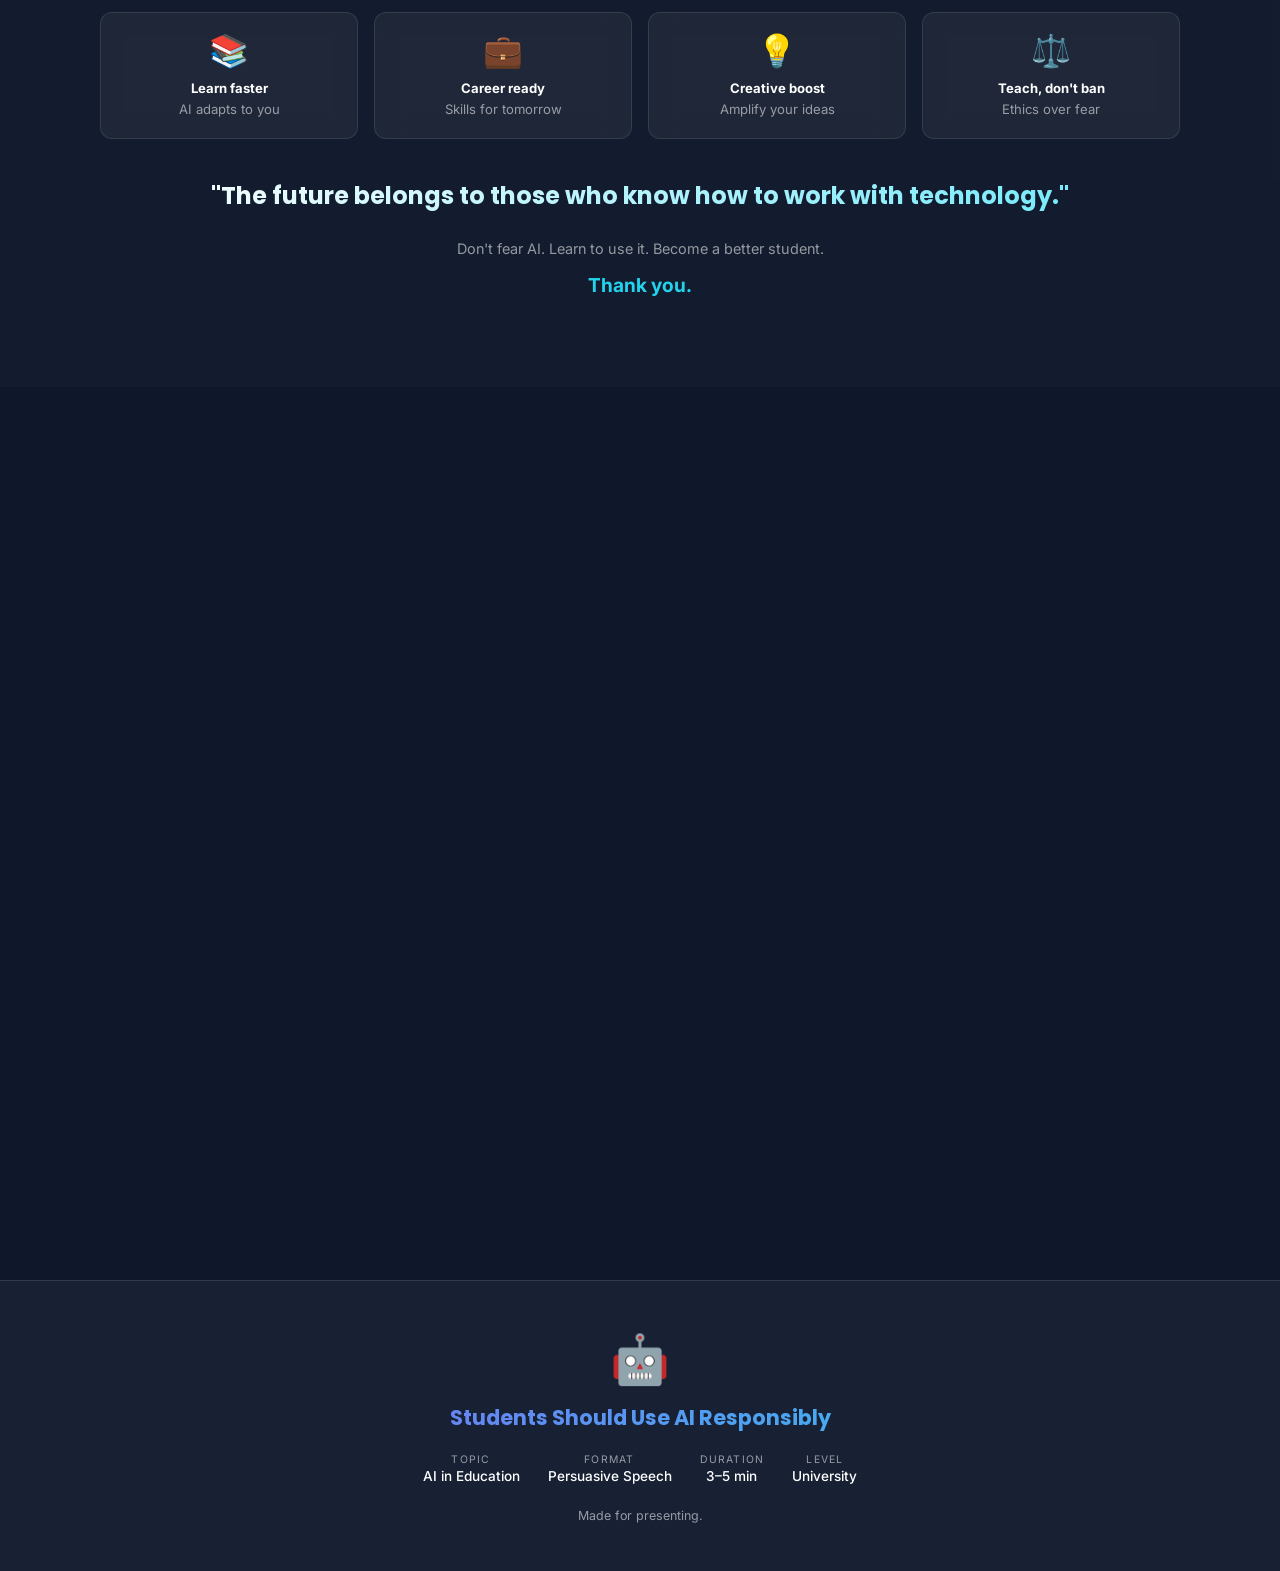
==== commit 2219b103: "Swap Part 3 and Part 4 sections" ====
--- a/index.html
+++ b/index.html
@@ -107,11 +107,44 @@
   </div>
 </section>
 
+<!-- CONCLUSION -->
+<section id="conclusion">
+  <div class="container">
+    <div class="reveal">
+      <div class="section-label">Part 3</div>
+      <h2 class="section-title">What I believe</h2>
+    </div>
+    <div class="summary-grid">
+      <div class="s-card reveal">
+        <span class="s-icon">📚</span>
+        <p><strong>Learn faster</strong><br>AI adapts to you</p>
+      </div>
+      <div class="s-card reveal">
+        <span class="s-icon">💼</span>
+        <p><strong>Career ready</strong><br>Skills for tomorrow</p>
+      </div>
+      <div class="s-card reveal">
+        <span class="s-icon">💡</span>
+        <p><strong>Creative boost</strong><br>Amplify your ideas</p>
+      </div>
+      <div class="s-card reveal">
+        <span class="s-icon">⚖️</span>
+        <p><strong>Teach, don't ban</strong><br>Ethics over fear</p>
+      </div>
+    </div>
+    <div class="final reveal">
+      <p class="quote">"The future belongs to those who know how to work with technology."</p>
+      <p class="final-text">Don't fear AI. Learn to use it. Become a better student.</p>
+      <p class="thank-you"><strong>Thank you.</strong></p>
+    </div>
+  </div>
+</section>
+
 <!-- COUNTER -->
 <section id="counter">
   <div class="container">
     <div class="reveal">
-      <div class="section-label">Part 3</div>
+      <div class="section-label">Part 4</div>
       <h2 class="section-title">But what about cheating?</h2>
     </div>
     <div class="counter-grid reveal">
@@ -172,39 +205,6 @@
   </div>
 </section>
 
-<!-- CONCLUSION -->
-<section id="conclusion">
-  <div class="container">
-    <div class="reveal">
-      <div class="section-label">Part 4</div>
-      <h2 class="section-title">What I believe</h2>
-    </div>
-    <div class="summary-grid">
-      <div class="s-card reveal">
-        <span class="s-icon">📚</span>
-        <p><strong>Learn faster</strong><br>AI adapts to you</p>
-      </div>
-      <div class="s-card reveal">
-        <span class="s-icon">💼</span>
-        <p><strong>Career ready</strong><br>Skills for tomorrow</p>
-      </div>
-      <div class="s-card reveal">
-        <span class="s-icon">💡</span>
-        <p><strong>Creative boost</strong><br>Amplify your ideas</p>
-      </div>
-      <div class="s-card reveal">
-        <span class="s-icon">⚖️</span>
-        <p><strong>Teach, don't ban</strong><br>Ethics over fear</p>
-      </div>
-    </div>
-    <div class="final reveal">
-      <p class="quote">"The future belongs to those who know how to work with technology."</p>
-      <p class="final-text">Don't fear AI. Learn to use it. Become a better student.</p>
-      <p class="thank-you"><strong>Thank you.</strong></p>
-    </div>
-  </div>
-</section>
-
 <!-- FOOTER -->
 <footer>
   <span class="footer-icon">🤖</span>
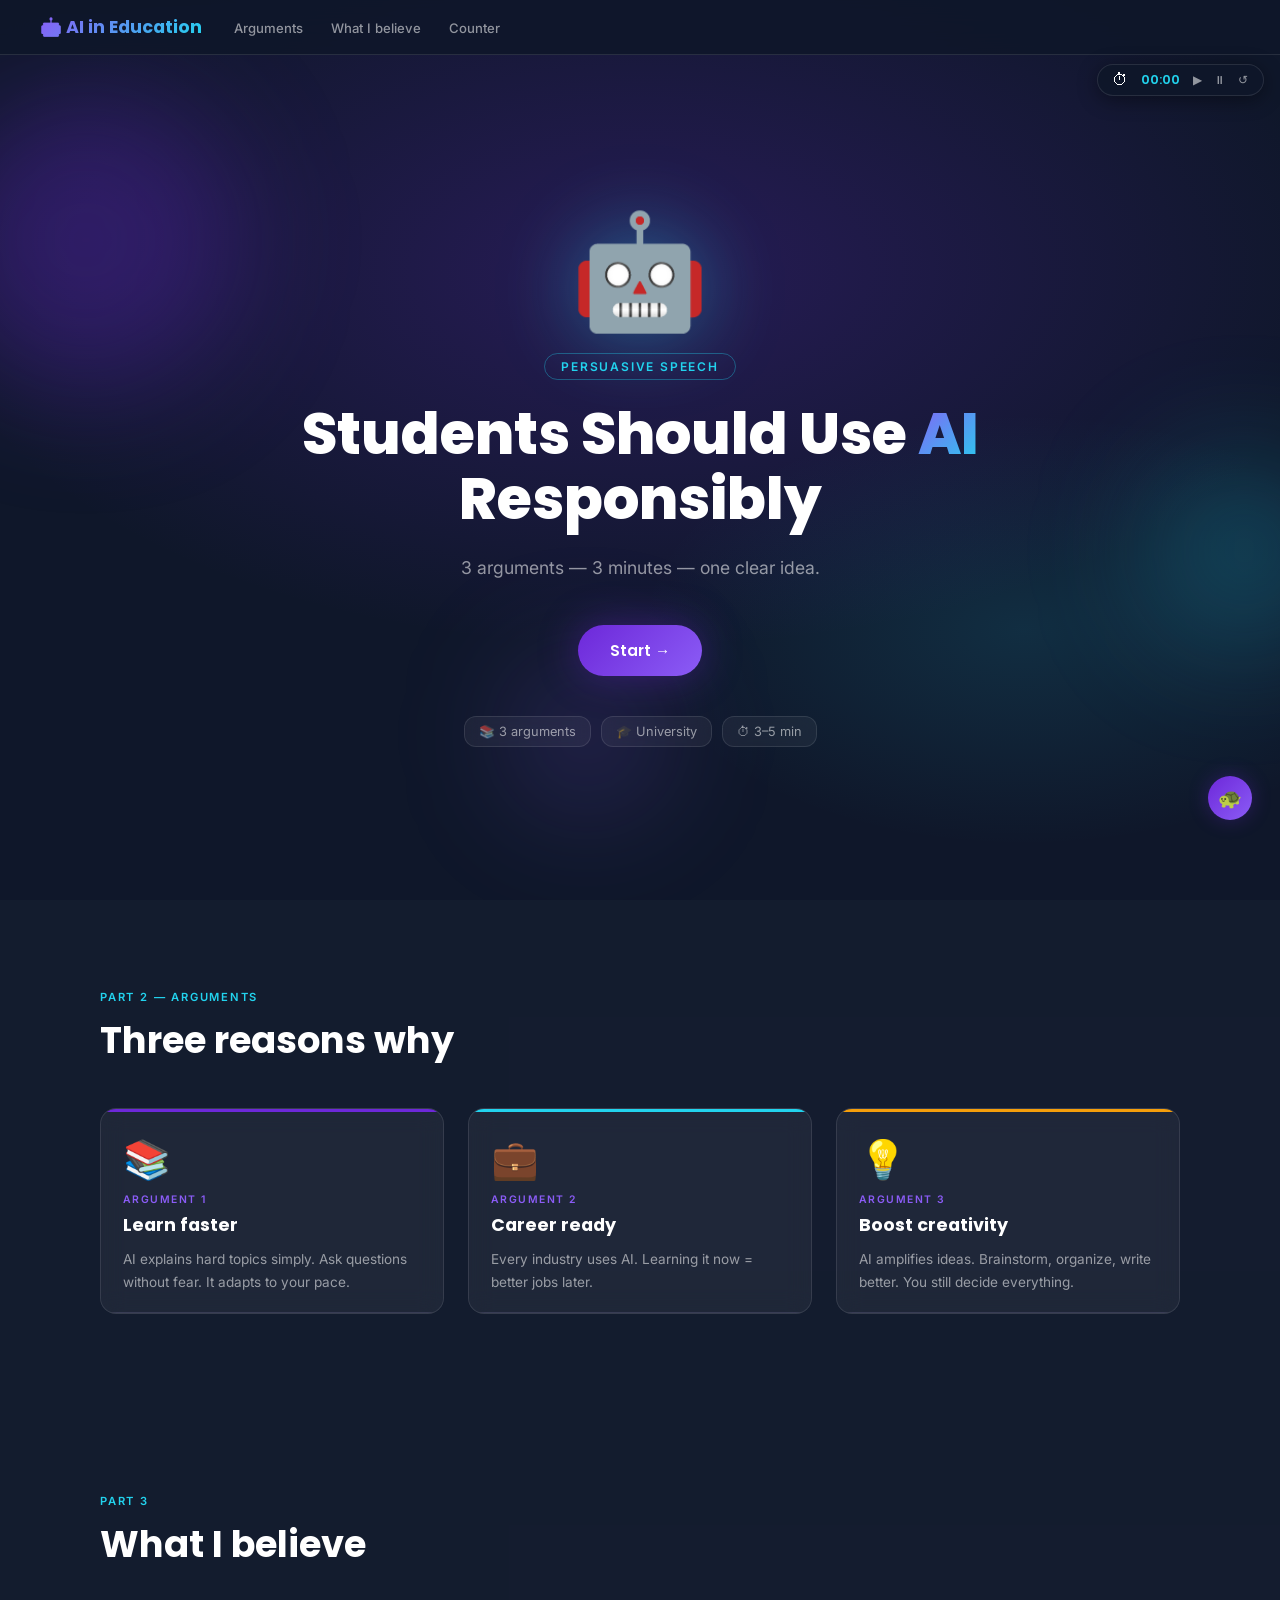
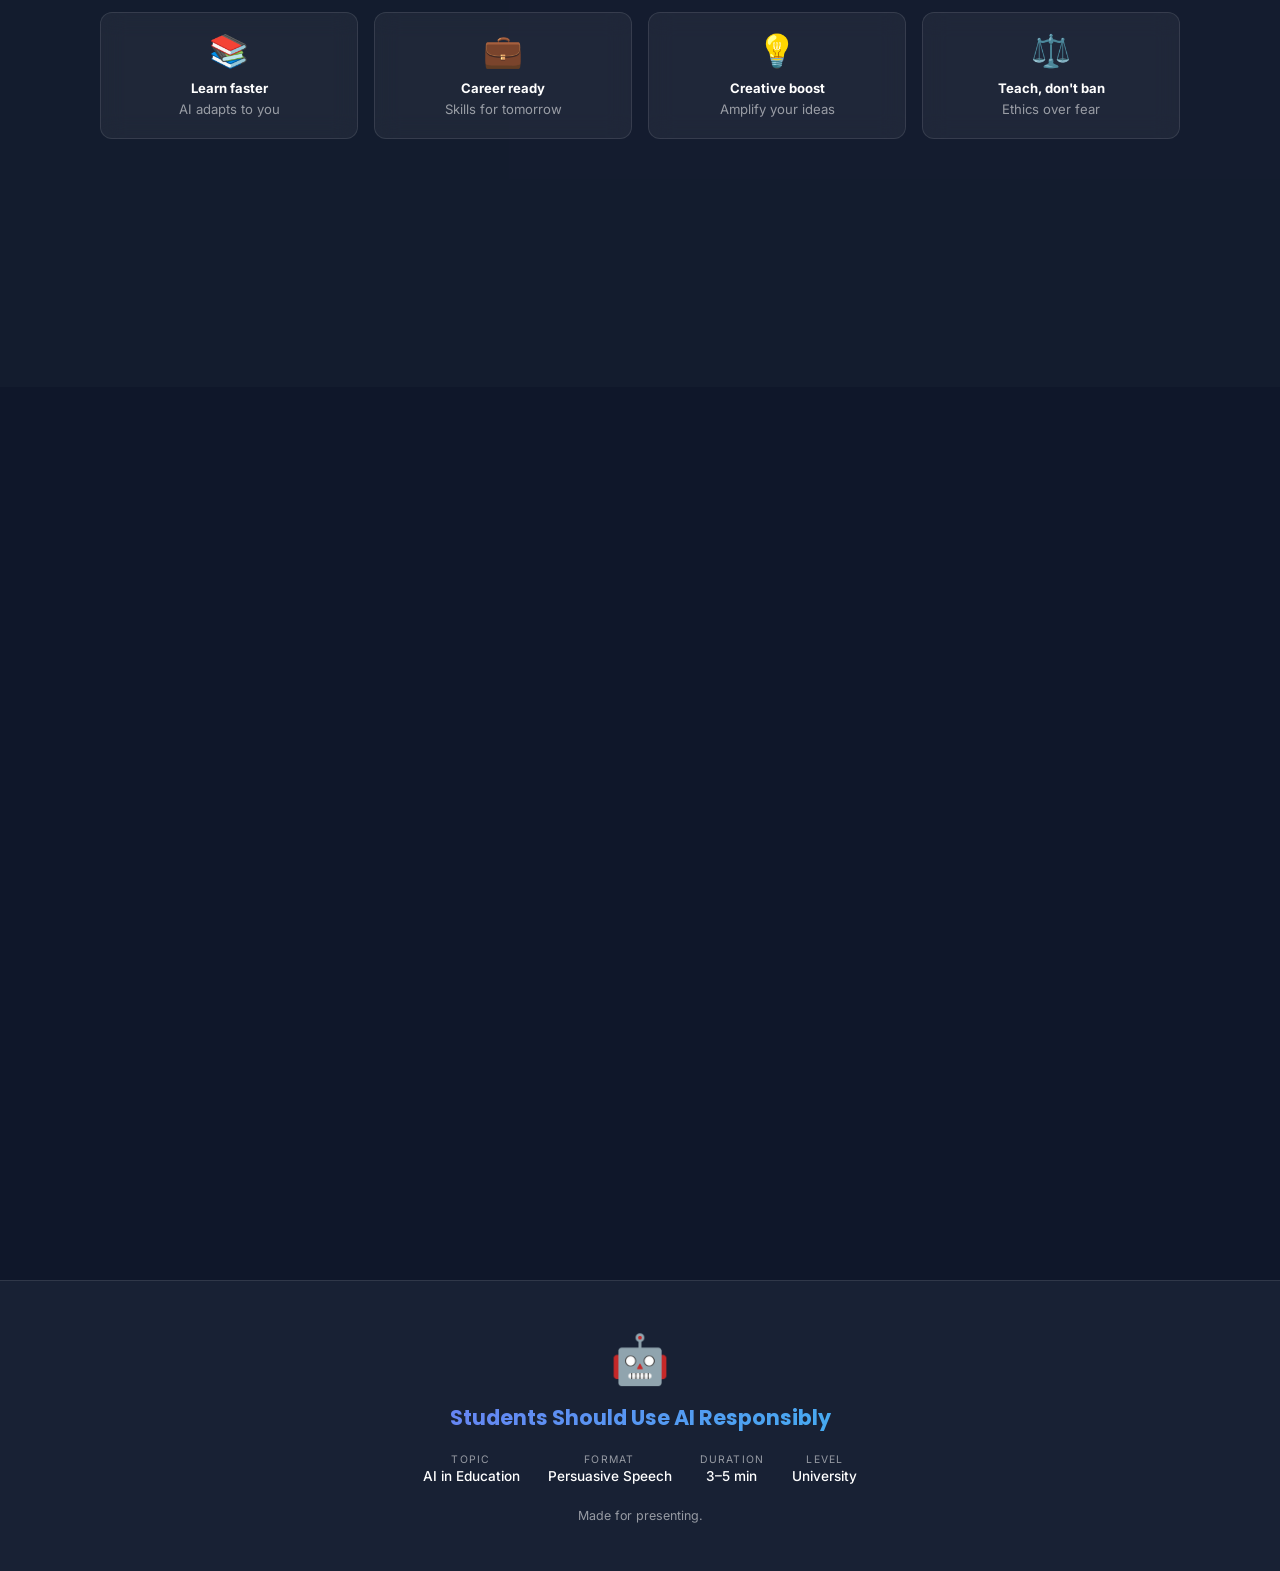
==== commit ffa7feb4: "Update nav links to match new section order" ====
--- a/index.html
+++ b/index.html
@@ -29,8 +29,8 @@
   <span class="nav-logo">🤖 AI in Education</span>
   <ul class="nav-links">
     <li><a href="#args">Arguments</a></li>
+    <li><a href="#conclusion">What I believe</a></li>
     <li><a href="#counter">Counter</a></li>
-    <li><a href="#conclusion">Conclusion</a></li>
   </ul>
 </nav>
 
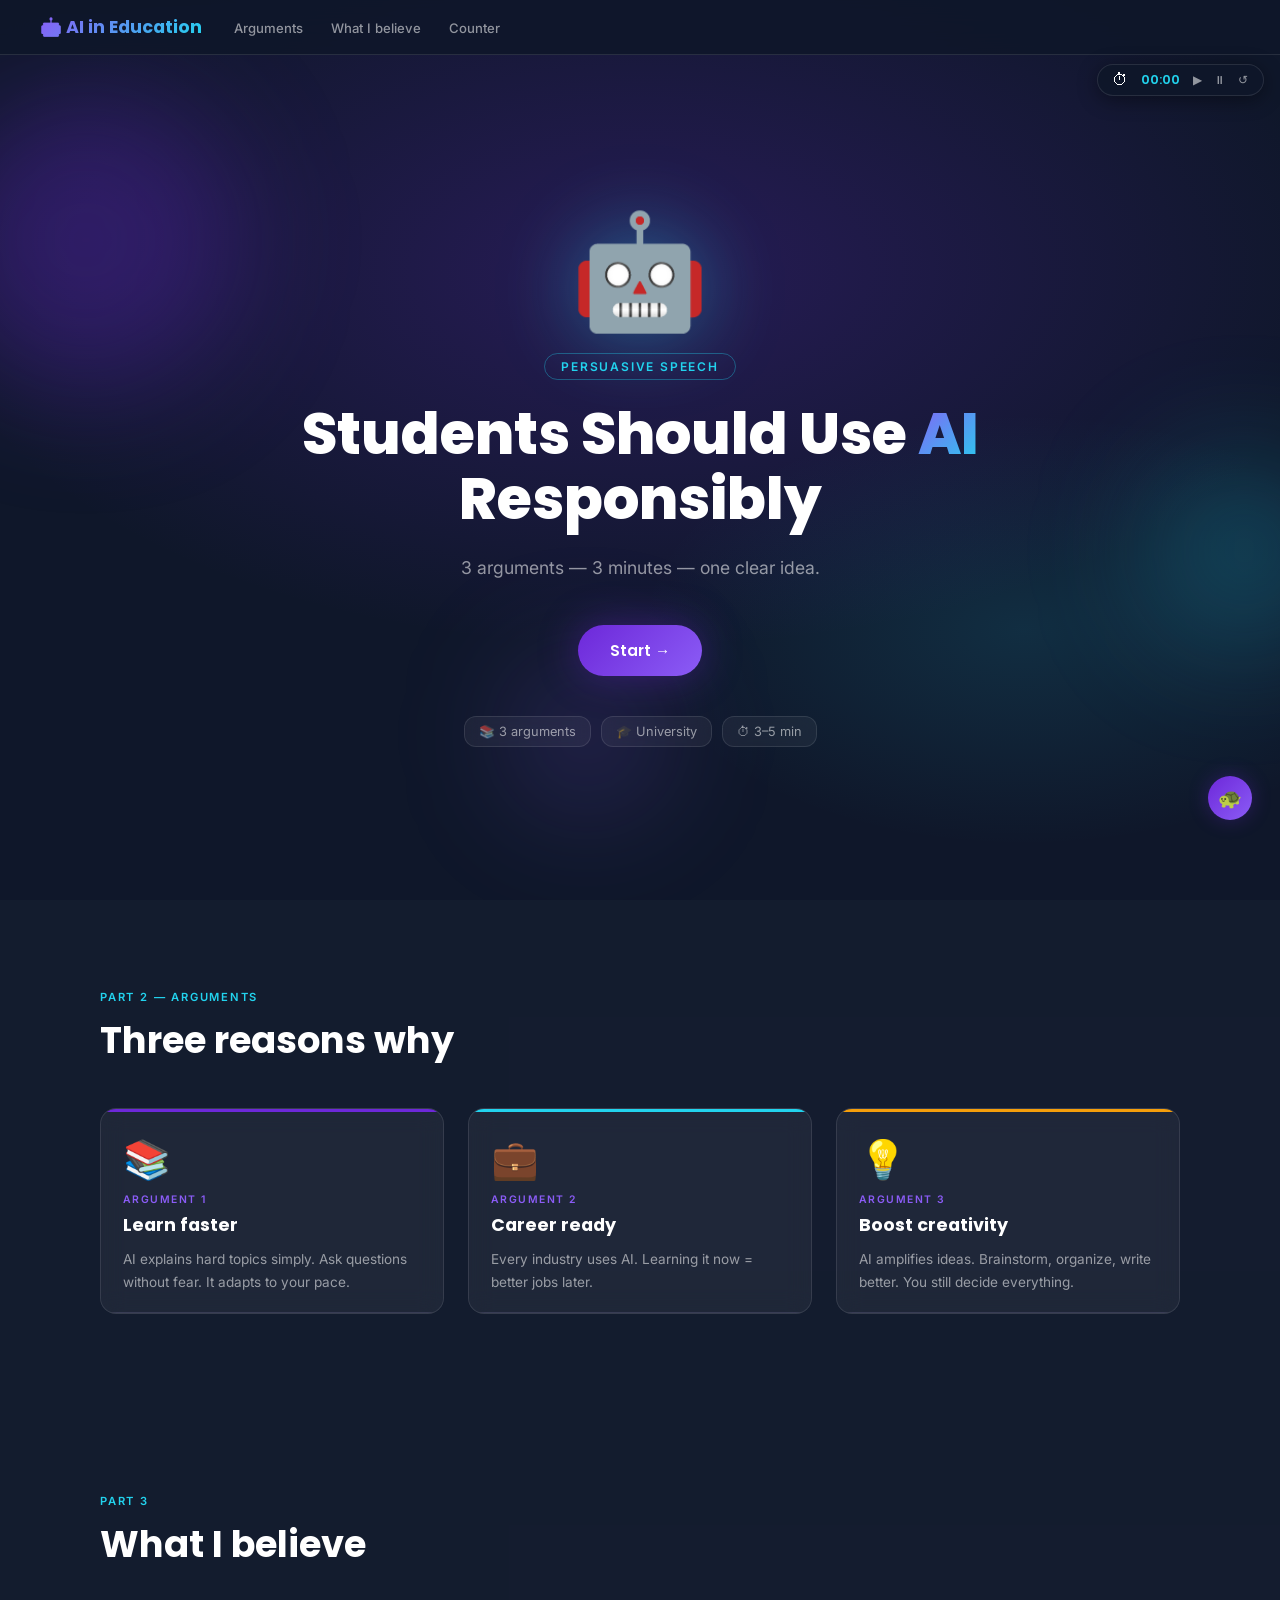
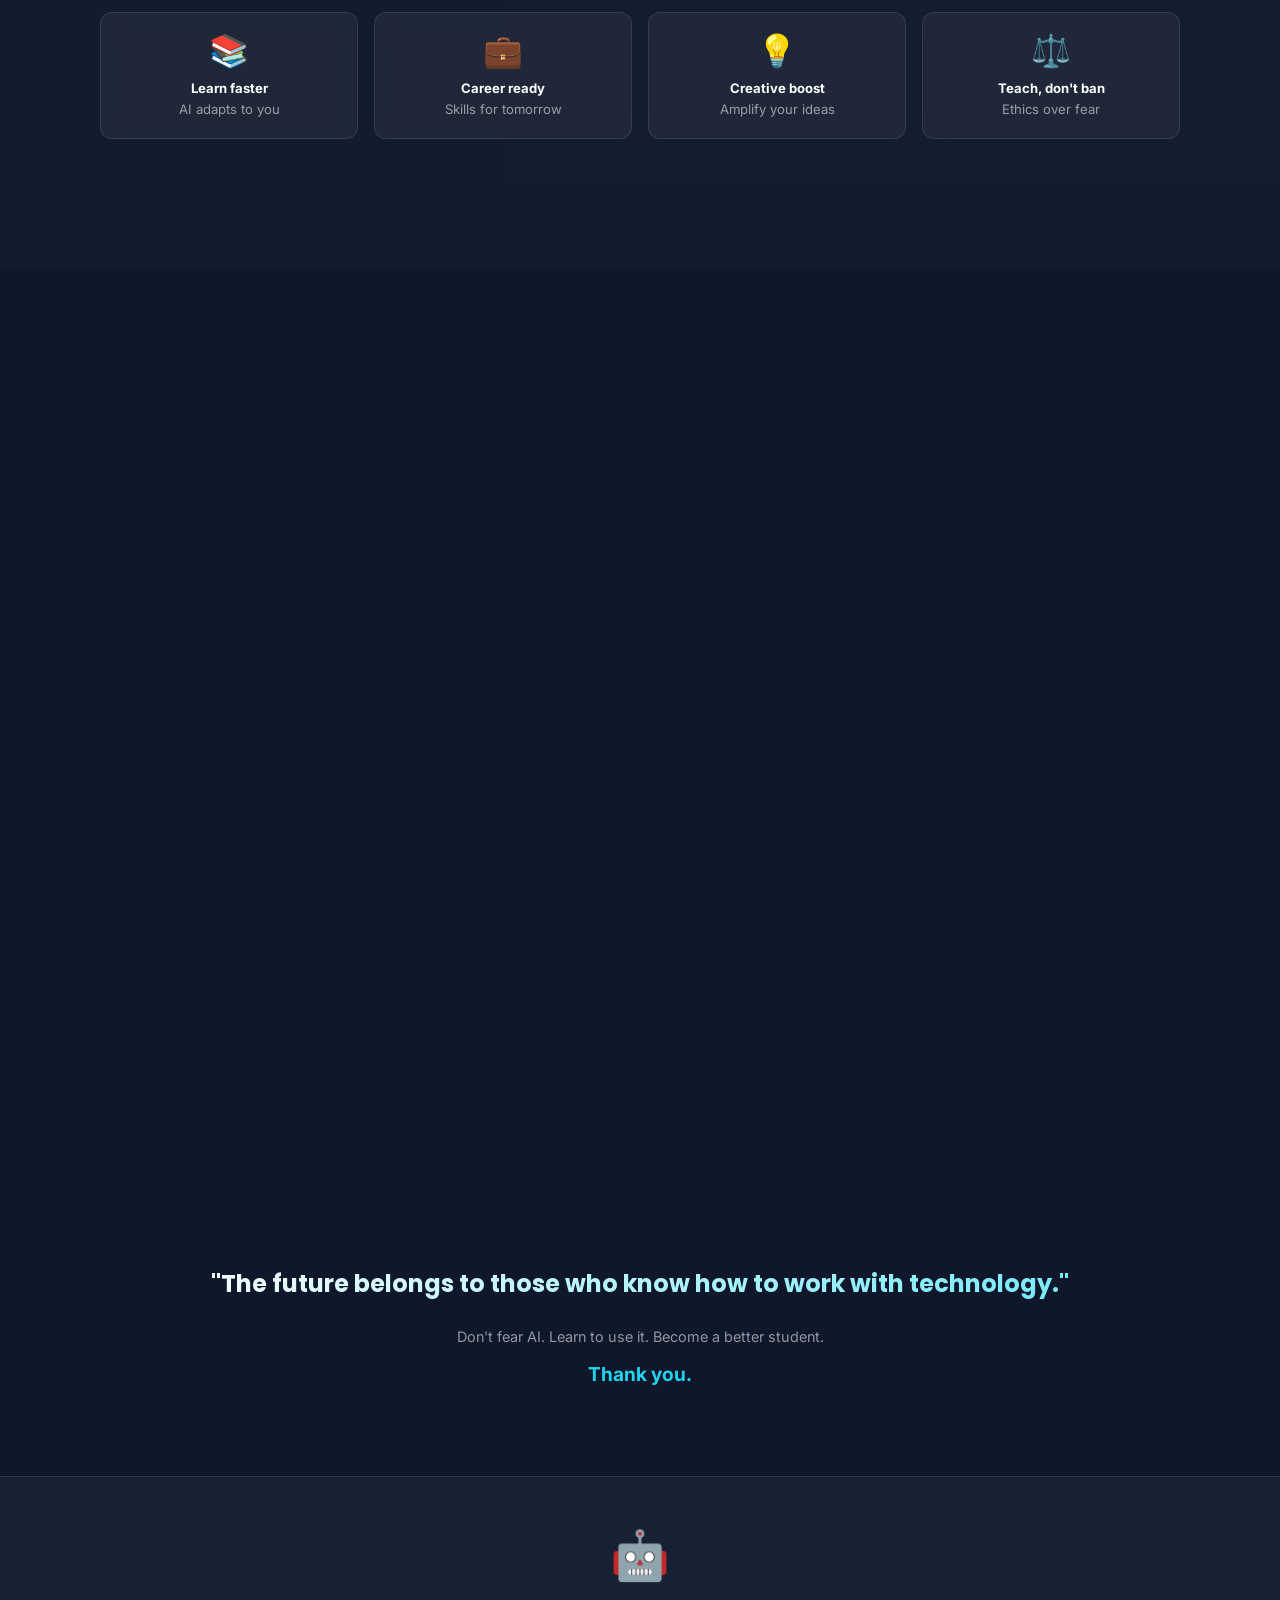
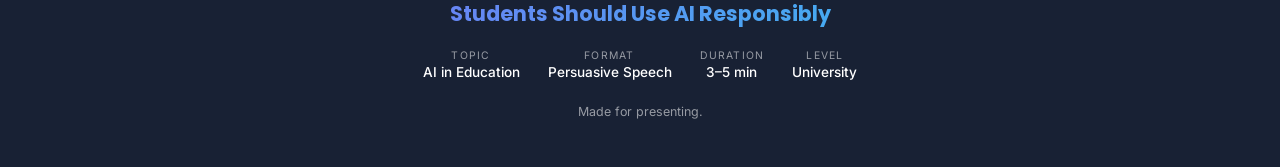
==== commit 9a038556: "Move final quote/thank you section to bottom" ====
--- a/index.html
+++ b/index.html
@@ -131,11 +131,6 @@
         <span class="s-icon">⚖️</span>
         <p><strong>Teach, don't ban</strong><br>Ethics over fear</p>
       </div>
-    </div>
-    <div class="final reveal">
-      <p class="quote">"The future belongs to those who know how to work with technology."</p>
-      <p class="final-text">Don't fear AI. Learn to use it. Become a better student.</p>
-      <p class="thank-you"><strong>Thank you.</strong></p>
     </div>
   </div>
 </section>
@@ -205,6 +200,17 @@
   </div>
 </section>
 
+<!-- FINAL -->
+<section id="final">
+  <div class="container">
+    <div class="final reveal">
+      <p class="quote">"The future belongs to those who know how to work with technology."</p>
+      <p class="final-text">Don't fear AI. Learn to use it. Become a better student.</p>
+      <p class="thank-you"><strong>Thank you.</strong></p>
+    </div>
+  </div>
+</section>
+
 <!-- FOOTER -->
 <footer>
   <span class="footer-icon">🤖</span>
